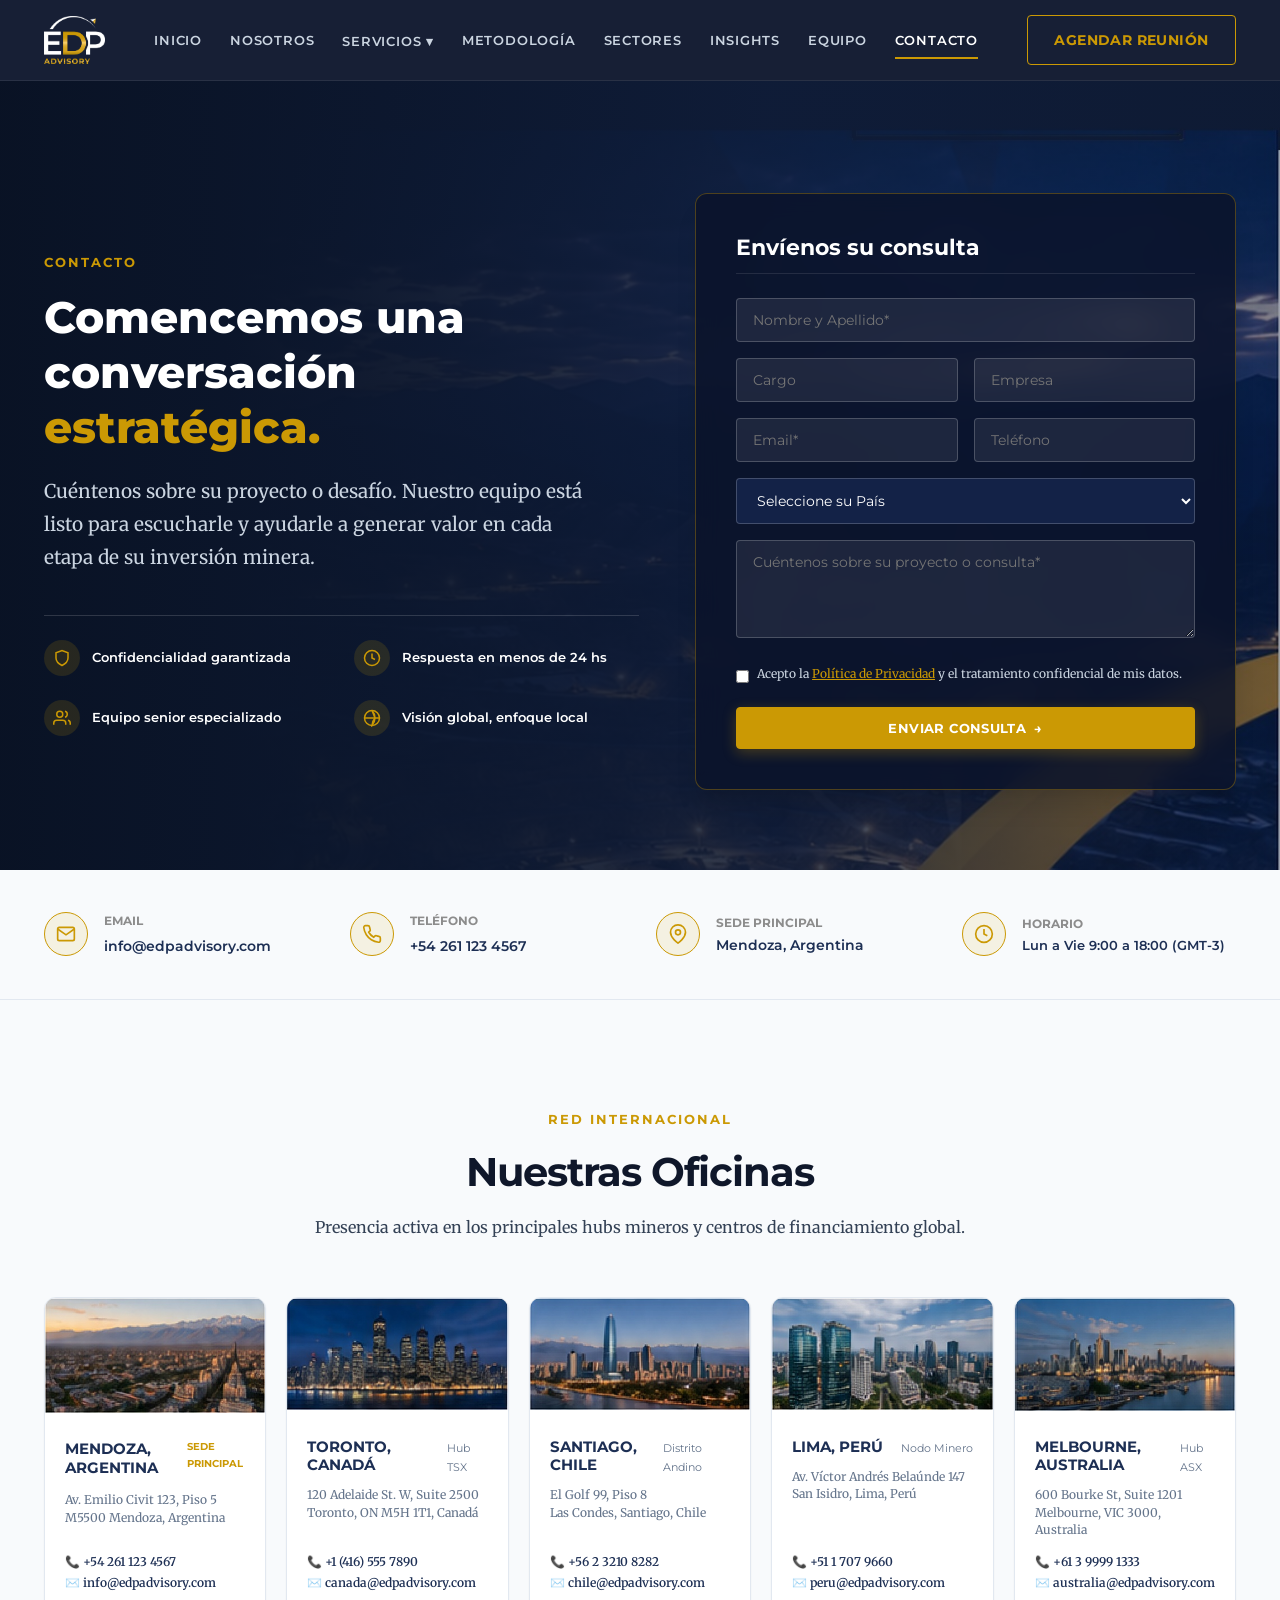
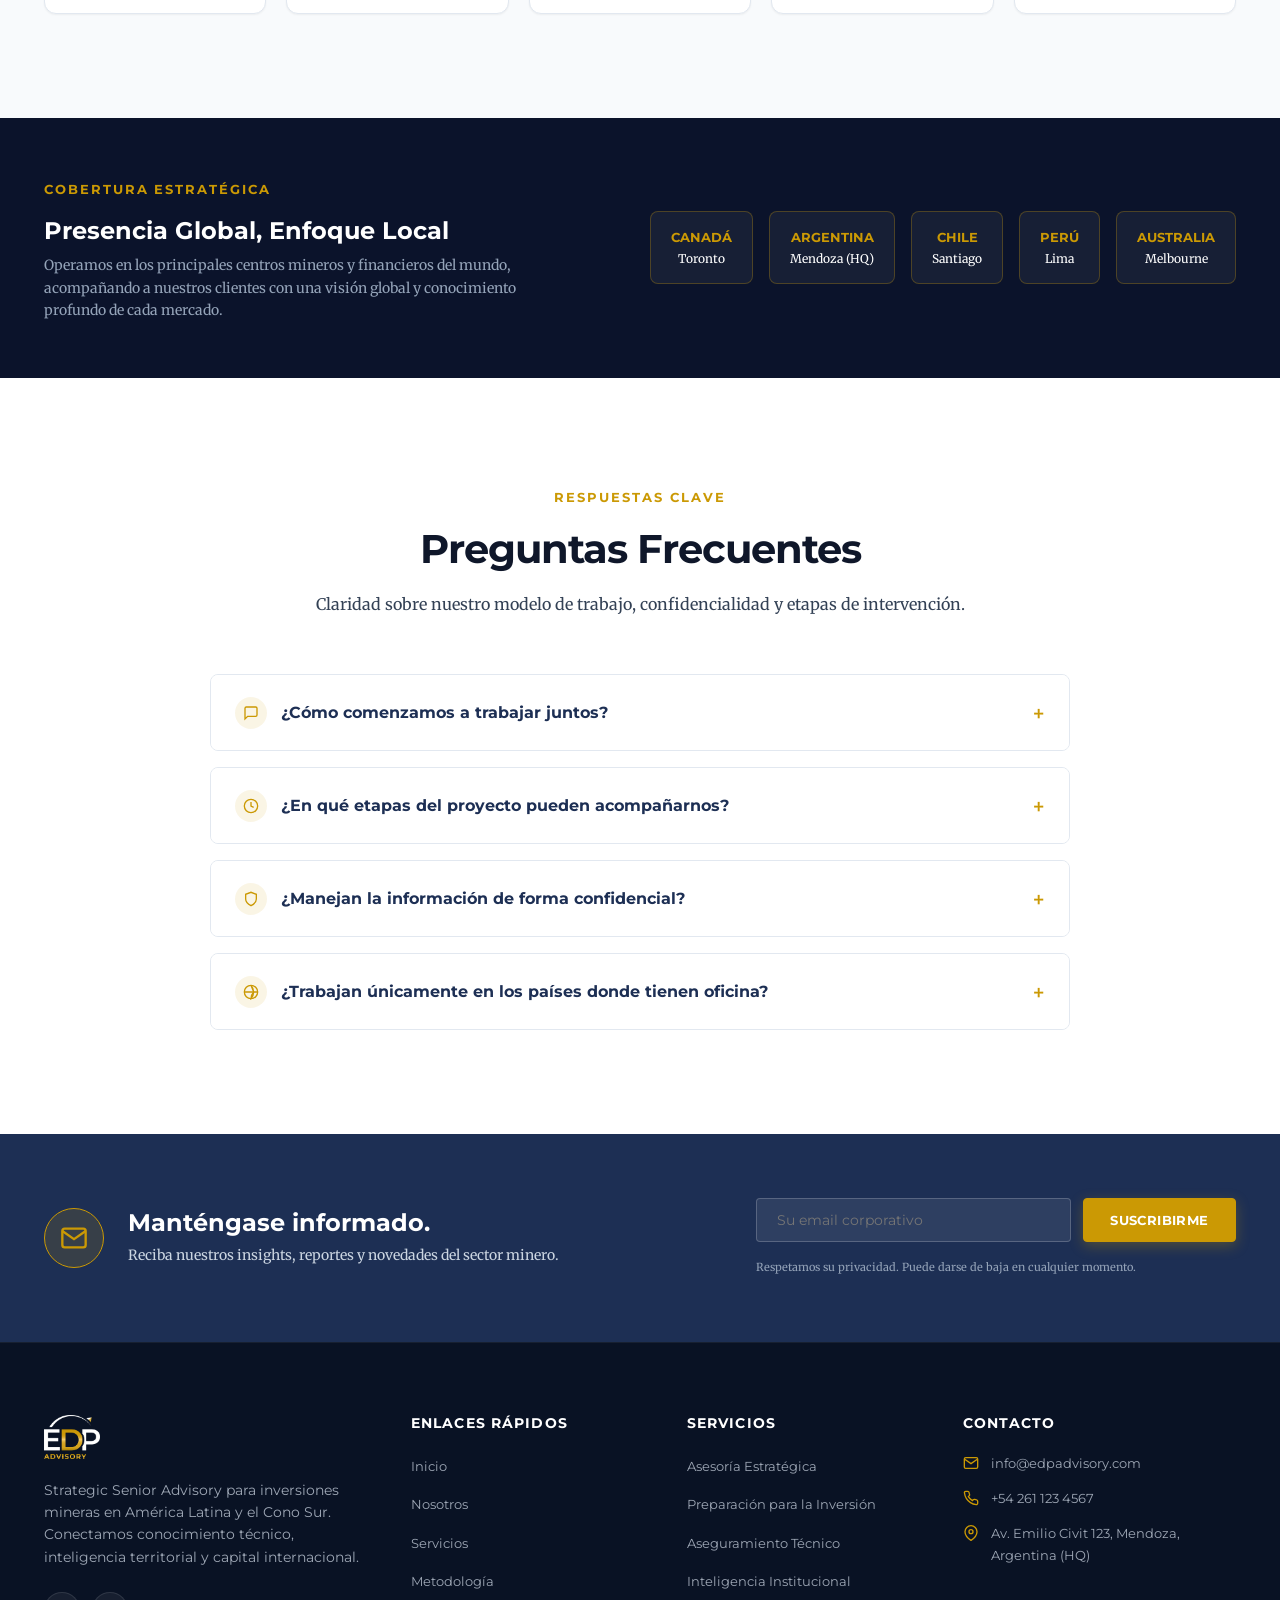
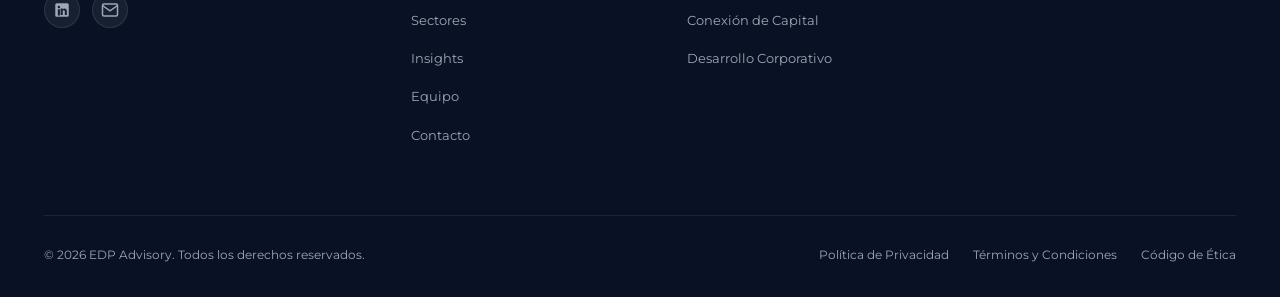
==== contacto.html @ 358e7604 "Primera version del sitio web EDP" ====
<!DOCTYPE html>
<html lang="es">
<head>
  <meta charset="UTF-8">
  <meta name="viewport" content="width=device-width, initial-scale=1.0">
  <title>Contacto y Red de Oficinas | EDP Advisory</title>
  <meta name="description" content="Contáctese con los socios senior de EDP Advisory. Oficinas en Mendoza, Toronto, Santiago, Lima y Melbourne. Asesoría estratégica y confidencial para proyectos mineros.">
  <link rel="stylesheet" href="assets/css/styles.css">
  <link rel="icon" type="image/png" href="assets/img/logo-light.png">
</head>
<body>

  <!-- Site Header -->
  <header class="site-header">
    <div class="container nav-container">
      <a href="index.html" class="nav-logo" aria-label="EDP Advisory - Inicio">
        <img src="assets/img/logo-light.png" alt="EDP Advisory">
      </a>

      <nav class="nav-menu" id="navMenu">
        <a href="index.html" class="nav-link">Inicio</a>
        <a href="nosotros.html" class="nav-link">Nosotros</a>
        <div class="nav-dropdown">
          <a href="servicios.html" class="nav-link">Servicios ▾</a>
          <div class="dropdown-menu">
            <a href="servicios.html#asesoria-estrategica" class="dropdown-item">Asesoría Estratégica</a>
            <a href="servicios.html#preparacion-inversion" class="dropdown-item">Preparación para la Inversión</a>
            <a href="servicios.html#aseguramiento-tecnico" class="dropdown-item">Aseguramiento Técnico</a>
            <a href="servicios.html#inteligencia-institucional" class="dropdown-item">Inteligencia Institucional</a>
            <a href="servicios.html#conexion-capital" class="dropdown-item">Conexión de Capital</a>
            <a href="servicios.html#desarrollo-corporativo" class="dropdown-item">Desarrollo Corporativo</a>
          </div>
        </div>
        <a href="metodologia.html" class="nav-link">Metodología</a>
        <a href="sectores.html" class="nav-link">Sectores</a>
        <a href="insights.html" class="nav-link">Insights</a>
        <a href="equipo.html" class="nav-link">Equipo</a>
        <a href="contacto.html" class="nav-link active">Contacto</a>
      </nav>

      <div class="nav-actions">
        <a href="agendar.html" class="btn btn-outline-gold">Agendar Reunión</a>
        <button class="hamburger-btn" aria-label="Abrir menú" aria-expanded="false">
          <svg width="24" height="24" viewBox="0 0 24 24" fill="none" stroke="currentColor" stroke-width="2">
            <line x1="3" y1="12" x2="21" y2="12"></line>
            <line x1="3" y1="6" x2="21" y2="6"></line>
            <line x1="3" y1="18" x2="21" y2="18"></line>
          </svg>
        </button>
      </div>
    </div>
  </header>

  <!-- Page Hero with Split Form -->
  <section class="page-hero" style="padding: 7rem 0 5rem;">
    <div class="container">
      <div style="display: grid; grid-template-columns: 1.1fr 1fr; gap: 3.5rem; align-items: center;">
        
        <!-- Left: Hero Text & Guarantees -->
        <div>
          <span class="eyebrow">CONTACTO</span>
          <h1 class="page-hero-title" style="margin-bottom: 1.25rem;">Comencemos una conversación <span style="color: var(--color-gold);">estratégica.</span></h1>
          <p class="page-hero-lead" style="margin-bottom: 2.5rem; max-width: 540px;">
            Cuéntenos sobre su proyecto o desafío. Nuestro equipo está listo para escucharle y ayudarle a generar valor en cada etapa de su inversión minera.
          </p>

          <!-- 4 Guarantees Strip -->
          <div style="display: grid; grid-template-columns: 1fr 1fr; gap: 1.5rem; padding-top: 1.5rem; border-top: 1px solid rgba(255, 255, 255, 0.15);">
            <div style="display: flex; align-items: center; gap: 0.75rem;">
              <div style="width: 36px; height: 36px; border-radius: 50%; background: rgba(203, 153, 4, 0.15); display: flex; align-items: center; justify-content: center; flex-shrink: 0;">
                <svg width="18" height="18" viewBox="0 0 24 24" fill="none" stroke="#CB9904" stroke-width="2"><path d="M12 22s8-4 8-10V5l-8-3-8 3v7c0 6 8 10 8 10z"/></svg>
              </div>
              <span style="font-family: var(--font-ui); font-size: 0.8125rem; color: #ffffff; font-weight: 600;">Confidencialidad garantizada</span>
            </div>

            <div style="display: flex; align-items: center; gap: 0.75rem;">
              <div style="width: 36px; height: 36px; border-radius: 50%; background: rgba(203, 153, 4, 0.15); display: flex; align-items: center; justify-content: center; flex-shrink: 0;">
                <svg width="18" height="18" viewBox="0 0 24 24" fill="none" stroke="#CB9904" stroke-width="2"><circle cx="12" cy="12" r="10"/><polyline points="12 6 12 12 16 14"/></svg>
              </div>
              <span style="font-family: var(--font-ui); font-size: 0.8125rem; color: #ffffff; font-weight: 600;">Respuesta en menos de 24 hs</span>
            </div>

            <div style="display: flex; align-items: center; gap: 0.75rem;">
              <div style="width: 36px; height: 36px; border-radius: 50%; background: rgba(203, 153, 4, 0.15); display: flex; align-items: center; justify-content: center; flex-shrink: 0;">
                <svg width="18" height="18" viewBox="0 0 24 24" fill="none" stroke="#CB9904" stroke-width="2"><path d="M17 21v-2a4 4 0 0 0-4-4H5a4 4 0 0 0-4 4v2"/><circle cx="9" cy="7" r="4"/><path d="M23 21v-2a4 4 0 0 0-3-3.87"/><path d="M16 3.13a4 4 0 0 1 0 7.75"/></svg>
              </div>
              <span style="font-family: var(--font-ui); font-size: 0.8125rem; color: #ffffff; font-weight: 600;">Equipo senior especializado</span>
            </div>

            <div style="display: flex; align-items: center; gap: 0.75rem;">
              <div style="width: 36px; height: 36px; border-radius: 50%; background: rgba(203, 153, 4, 0.15); display: flex; align-items: center; justify-content: center; flex-shrink: 0;">
                <svg width="18" height="18" viewBox="0 0 24 24" fill="none" stroke="#CB9904" stroke-width="2"><circle cx="12" cy="12" r="10"/><line x1="2" y1="12" x2="22" y2="12"/><path d="M12 2a15.3 15.3 0 0 1 4 10 15.3 15.3 0 0 1-4 10 15.3 15.3 0 0 1 4-10z"/></svg>
              </div>
              <span style="font-family: var(--font-ui); font-size: 0.8125rem; color: #ffffff; font-weight: 600;">Visión global, enfoque local</span>
            </div>
          </div>
        </div>

        <!-- Right: Executive Contact Form Card -->
        <div style="background: rgba(11, 19, 43, 0.85); backdrop-filter: blur(12px); border: 1.5px solid rgba(203, 153, 4, 0.35); border-radius: var(--radius-lg); padding: 2.5rem; box-shadow: var(--shadow-xl);">
          <h3 style="font-family: var(--font-heading); font-size: 1.35rem; color: #ffffff; margin-bottom: 1.5rem; padding-bottom: 0.75rem; border-bottom: 1px solid rgba(255, 255, 255, 0.1);">
            Envíenos su consulta
          </h3>

          <form id="generalContactForm" style="display: flex; flex-direction: column; gap: 1rem;">
            <div>
              <input type="text" id="contactName" required placeholder="Nombre y Apellido*" style="width: 100%; padding: 0.75rem 1rem; border-radius: var(--radius-sm); border: 1px solid rgba(255, 255, 255, 0.2); background: rgba(255, 255, 255, 0.08); color: #ffffff; font-family: var(--font-ui); font-size: 0.875rem; outline: none;">
            </div>

            <div style="display: grid; grid-template-columns: 1fr 1fr; gap: 1rem;">
              <input type="text" id="contactRole" placeholder="Cargo" style="width: 100%; padding: 0.75rem 1rem; border-radius: var(--radius-sm); border: 1px solid rgba(255, 255, 255, 0.2); background: rgba(255, 255, 255, 0.08); color: #ffffff; font-family: var(--font-ui); font-size: 0.875rem; outline: none;">
              <input type="text" id="contactCompany" placeholder="Empresa" style="width: 100%; padding: 0.75rem 1rem; border-radius: var(--radius-sm); border: 1px solid rgba(255, 255, 255, 0.2); background: rgba(255, 255, 255, 0.08); color: #ffffff; font-family: var(--font-ui); font-size: 0.875rem; outline: none;">
            </div>

            <div style="display: grid; grid-template-columns: 1fr 1fr; gap: 1rem;">
              <input type="email" id="contactEmail" required placeholder="Email*" style="width: 100%; padding: 0.75rem 1rem; border-radius: var(--radius-sm); border: 1px solid rgba(255, 255, 255, 0.2); background: rgba(255, 255, 255, 0.08); color: #ffffff; font-family: var(--font-ui); font-size: 0.875rem; outline: none;">
              <input type="tel" id="contactPhone" placeholder="Teléfono" style="width: 100%; padding: 0.75rem 1rem; border-radius: var(--radius-sm); border: 1px solid rgba(255, 255, 255, 0.2); background: rgba(255, 255, 255, 0.08); color: #ffffff; font-family: var(--font-ui); font-size: 0.875rem; outline: none;">
            </div>

            <div>
              <select id="contactCountry" style="width: 100%; padding: 0.75rem 1rem; border-radius: var(--radius-sm); border: 1px solid rgba(255, 255, 255, 0.2); background: #132247; color: #ffffff; font-family: var(--font-ui); font-size: 0.875rem; outline: none;">
                <option value="" disabled selected>Seleccione su País</option>
                <option value="Argentina">Argentina</option>
                <option value="Chile">Chile</option>
                <option value="Perú">Perú</option>
                <option value="Canadá">Canadá</option>
                <option value="Australia">Australia</option>
                <option value="Estados Unidos">Estados Unidos</option>
                <option value="Reino Unido">Reino Unido</option>
                <option value="Otro">Otro país</option>
              </select>
            </div>

            <div>
              <textarea id="contactMessage" required rows="4" placeholder="Cuéntenos sobre su proyecto o consulta*" style="width: 100%; padding: 0.75rem 1rem; border-radius: var(--radius-sm); border: 1px solid rgba(255, 255, 255, 0.2); background: rgba(255, 255, 255, 0.08); color: #ffffff; font-family: var(--font-ui); font-size: 0.875rem; outline: none; resize: vertical;"></textarea>
            </div>

            <div style="display: flex; align-items: flex-start; gap: 0.5rem; margin-top: 0.25rem;">
              <input type="checkbox" id="contactPrivacy" required style="margin-top: 0.25rem;">
              <label for="contactPrivacy" style="font-size: 0.75rem; color: #cbd5e1; line-height: 1.4;">
                Acepto la <a href="#" style="color: var(--color-gold); text-decoration: underline;">Política de Privacidad</a> y el tratamiento confidencial de mis datos.
              </label>
            </div>

            <button type="submit" class="btn btn-gold" style="width: 100%; justify-content: center; margin-top: 0.5rem; font-size: 0.8125rem;">
              ENVIAR CONSULTA <span>→</span>
            </button>
          </form>
        </div>

      </div>
    </div>
  </section>

  <!-- Strip "HABLEMOS" -->
  <section class="section section-light" style="padding: 2.5rem 0; border-bottom: 1px solid var(--color-border-light);">
    <div class="container">
      <div style="display: grid; grid-template-columns: repeat(4, 1fr); gap: 2rem;">
        
        <div style="display: flex; align-items: center; gap: 1rem;">
          <div style="width: 44px; height: 44px; border-radius: 50%; background: rgba(203, 153, 4, 0.1); border: 1px solid var(--color-gold); display: flex; align-items: center; justify-content: center; flex-shrink: 0;">
            <svg width="20" height="20" viewBox="0 0 24 24" fill="none" stroke="#CB9904" stroke-width="2"><path d="M4 4h16c1.1 0 2 .9 2 2v12c0 1.1-.9 2-2 2H4c-1.1 0-2-.9-2-2V6c0-1.1.9-2 2-2z"></path><polyline points="22,6 12,13 2,6"></polyline></svg>
          </div>
          <div>
            <div style="font-family: var(--font-ui); font-size: 0.75rem; font-weight: 700; color: #8C8C8C; text-transform: uppercase;">Email</div>
            <a href="mailto:info@edpadvisory.com" style="font-family: var(--font-ui); font-size: 0.875rem; font-weight: 600; color: var(--color-primary-navy);">info@edpadvisory.com</a>
          </div>
        </div>

        <div style="display: flex; align-items: center; gap: 1rem;">
          <div style="width: 44px; height: 44px; border-radius: 50%; background: rgba(203, 153, 4, 0.1); border: 1px solid var(--color-gold); display: flex; align-items: center; justify-content: center; flex-shrink: 0;">
            <svg width="20" height="20" viewBox="0 0 24 24" fill="none" stroke="#CB9904" stroke-width="2"><path d="M22 16.92v3a2 2 0 0 1-2.18 2 19.79 19.79 0 0 1-8.63-3.07 19.5 19.5 0 0 1-6-6 19.79 19.79 0 0 1-3.07-8.67A2 2 0 0 1 4.11 2h3a2 2 0 0 1 2 1.72 12.84 12.84 0 0 0 .7 2.81 2 2 0 0 1-.45 2.11L8.09 9.91a16 16 0 0 0 6 6l1.27-1.27a2 2 0 0 1 2.11-.45 12.84 12.84 0 0 0 2.81.7A2 2 0 0 1 22 16.92z"></path></svg>
          </div>
          <div>
            <div style="font-family: var(--font-ui); font-size: 0.75rem; font-weight: 700; color: #8C8C8C; text-transform: uppercase;">Teléfono</div>
            <a href="tel:+542611234567" style="font-family: var(--font-ui); font-size: 0.875rem; font-weight: 600; color: var(--color-primary-navy);">+54 261 123 4567</a>
          </div>
        </div>

        <div style="display: flex; align-items: center; gap: 1rem;">
          <div style="width: 44px; height: 44px; border-radius: 50%; background: rgba(203, 153, 4, 0.1); border: 1px solid var(--color-gold); display: flex; align-items: center; justify-content: center; flex-shrink: 0;">
            <svg width="20" height="20" viewBox="0 0 24 24" fill="none" stroke="#CB9904" stroke-width="2"><path d="M21 10c0 7-9 13-9 13s-9-6-9-13a9 9 0 0 1 18 0z"></path><circle cx="12" cy="10" r="3"></circle></svg>
          </div>
          <div>
            <div style="font-family: var(--font-ui); font-size: 0.75rem; font-weight: 700; color: #8C8C8C; text-transform: uppercase;">Sede Principal</div>
            <div style="font-family: var(--font-ui); font-size: 0.875rem; font-weight: 600; color: var(--color-primary-navy);">Mendoza, Argentina</div>
          </div>
        </div>

        <div style="display: flex; align-items: center; gap: 1rem;">
          <div style="width: 44px; height: 44px; border-radius: 50%; background: rgba(203, 153, 4, 0.1); border: 1px solid var(--color-gold); display: flex; align-items: center; justify-content: center; flex-shrink: 0;">
            <svg width="20" height="20" viewBox="0 0 24 24" fill="none" stroke="#CB9904" stroke-width="2"><circle cx="12" cy="12" r="10"/><polyline points="12 6 12 12 16 14"/></svg>
          </div>
          <div>
            <div style="font-family: var(--font-ui); font-size: 0.75rem; font-weight: 700; color: #8C8C8C; text-transform: uppercase;">Horario</div>
            <div style="font-family: var(--font-ui); font-size: 0.8125rem; font-weight: 600; color: var(--color-primary-navy);">Lun a Vie 9:00 a 18:00 (GMT-3)</div>
          </div>
        </div>

      </div>
    </div>
  </section>

  <!-- Nuestras Oficinas -->
  <section class="section section-light">
    <div class="container">
      <div style="text-align: center; margin-bottom: 3.5rem;">
        <span class="eyebrow">RED INTERNACIONAL</span>
        <h2 class="section-title">Nuestras Oficinas</h2>
        <p class="section-lead">
          Presencia activa en los principales hubs mineros y centros de financiamiento global.
        </p>
      </div>

      <div class="offices-grid">
        
        <!-- Office 1: Mendoza HQ -->
        <div class="office-card">
          <div class="office-card-img">
            <img src="assets/img/office-mendoza.jpg" alt="Oficina Mendoza">
          </div>
          <div class="office-card-body">
            <div style="display: flex; justify-content: space-between; align-items: center; margin-bottom: 0.5rem;">
              <h3 class="office-city">MENDOZA, ARGENTINA</h3>
              <span class="office-badge">Sede Principal</span>
            </div>
            <div class="office-address">
              Av. Emilio Civit 123, Piso 5<br>
              M5500 Mendoza, Argentina
            </div>
            <div class="office-contact">
              <div>📞 +54 261 123 4567</div>
              <div>✉️ info@edpadvisory.com</div>
            </div>
          </div>
        </div>

        <!-- Office 2: Toronto -->
        <div class="office-card">
          <div class="office-card-img">
            <img src="assets/img/office-toronto.jpg" alt="Oficina Toronto">
          </div>
          <div class="office-card-body">
            <div style="display: flex; justify-content: space-between; align-items: center; margin-bottom: 0.5rem;">
              <h3 class="office-city">TORONTO, CANADÁ</h3>
              <span style="font-family: var(--font-ui); font-size: 0.6875rem; color: #64748b;">Hub TSX</span>
            </div>
            <div class="office-address">
              120 Adelaide St. W, Suite 2500<br>
              Toronto, ON M5H 1T1, Canadá
            </div>
            <div class="office-contact">
              <div>📞 +1 (416) 555 7890</div>
              <div>✉️ canada@edpadvisory.com</div>
            </div>
          </div>
        </div>

        <!-- Office 3: Santiago -->
        <div class="office-card">
          <div class="office-card-img">
            <img src="assets/img/office-santiago.jpg" alt="Oficina Santiago">
          </div>
          <div class="office-card-body">
            <div style="display: flex; justify-content: space-between; align-items: center; margin-bottom: 0.5rem;">
              <h3 class="office-city">SANTIAGO, CHILE</h3>
              <span style="font-family: var(--font-ui); font-size: 0.6875rem; color: #64748b;">Distrito Andino</span>
            </div>
            <div class="office-address">
              El Golf 99, Piso 8<br>
              Las Condes, Santiago, Chile
            </div>
            <div class="office-contact">
              <div>📞 +56 2 3210 8282</div>
              <div>✉️ chile@edpadvisory.com</div>
            </div>
          </div>
        </div>

        <!-- Office 4: Lima -->
        <div class="office-card">
          <div class="office-card-img">
            <img src="assets/img/office-lima.jpg" alt="Oficina Lima">
          </div>
          <div class="office-card-body">
            <div style="display: flex; justify-content: space-between; align-items: center; margin-bottom: 0.5rem;">
              <h3 class="office-city">LIMA, PERÚ</h3>
              <span style="font-family: var(--font-ui); font-size: 0.6875rem; color: #64748b;">Nodo Minero</span>
            </div>
            <div class="office-address">
              Av. Víctor Andrés Belaúnde 147<br>
              San Isidro, Lima, Perú
            </div>
            <div class="office-contact">
              <div>📞 +51 1 707 9660</div>
              <div>✉️ peru@edpadvisory.com</div>
            </div>
          </div>
        </div>

        <!-- Office 5: Melbourne -->
        <div class="office-card">
          <div class="office-card-img">
            <img src="assets/img/office-melbourne.jpg" alt="Oficina Melbourne">
          </div>
          <div class="office-card-body">
            <div style="display: flex; justify-content: space-between; align-items: center; margin-bottom: 0.5rem;">
              <h3 class="office-city">MELBOURNE, AUSTRALIA</h3>
              <span style="font-family: var(--font-ui); font-size: 0.6875rem; color: #64748b;">Hub ASX</span>
            </div>
            <div class="office-address">
              600 Bourke St, Suite 1201<br>
              Melbourne, VIC 3000, Australia
            </div>
            <div class="office-contact">
              <div>📞 +61 3 9999 1333</div>
              <div>✉️ australia@edpadvisory.com</div>
            </div>
          </div>
        </div>

      </div>
    </div>
  </section>

  <!-- Presencia Global, Enfoque Local Strip -->
  <section class="section section-dark" style="background-color: #0b132b; padding: 3.5rem 0;">
    <div class="container">
      <div style="display: flex; justify-content: space-between; align-items: center; flex-wrap: wrap; gap: 2rem;">
        <div style="max-width: 500px;">
          <span class="eyebrow" style="color: var(--color-gold);">COBERTURA ESTRATÉGICA</span>
          <h3 style="font-family: var(--font-heading); font-size: 1.5rem; color: #ffffff; margin-bottom: 0.5rem;">Presencia Global, Enfoque Local</h3>
          <p style="font-size: 0.875rem; color: #94a3b8; line-height: 1.6; margin: 0;">
            Operamos en los principales centros mineros y financieros del mundo, acompañando a nuestros clientes con una visión global y conocimiento profundo de cada mercado.
          </p>
        </div>

        <div style="display: flex; flex-wrap: wrap; gap: 1rem;">
          <div style="background: rgba(255, 255, 255, 0.05); border: 1px solid rgba(203, 153, 4, 0.3); border-radius: var(--radius-md); padding: 0.85rem 1.25rem; text-align: center;">
            <div style="font-family: var(--font-ui); font-size: 0.8125rem; font-weight: 700; color: var(--color-gold);">CANADÁ</div>
            <div style="font-size: 0.75rem; color: #ffffff;">Toronto</div>
          </div>
          <div style="background: rgba(255, 255, 255, 0.05); border: 1px solid rgba(203, 153, 4, 0.3); border-radius: var(--radius-md); padding: 0.85rem 1.25rem; text-align: center;">
            <div style="font-family: var(--font-ui); font-size: 0.8125rem; font-weight: 700; color: var(--color-gold);">ARGENTINA</div>
            <div style="font-size: 0.75rem; color: #ffffff;">Mendoza (HQ)</div>
          </div>
          <div style="background: rgba(255, 255, 255, 0.05); border: 1px solid rgba(203, 153, 4, 0.3); border-radius: var(--radius-md); padding: 0.85rem 1.25rem; text-align: center;">
            <div style="font-family: var(--font-ui); font-size: 0.8125rem; font-weight: 700; color: var(--color-gold);">CHILE</div>
            <div style="font-size: 0.75rem; color: #ffffff;">Santiago</div>
          </div>
          <div style="background: rgba(255, 255, 255, 0.05); border: 1px solid rgba(203, 153, 4, 0.3); border-radius: var(--radius-md); padding: 0.85rem 1.25rem; text-align: center;">
            <div style="font-family: var(--font-ui); font-size: 0.8125rem; font-weight: 700; color: var(--color-gold);">PERÚ</div>
            <div style="font-size: 0.75rem; color: #ffffff;">Lima</div>
          </div>
          <div style="background: rgba(255, 255, 255, 0.05); border: 1px solid rgba(203, 153, 4, 0.3); border-radius: var(--radius-md); padding: 0.85rem 1.25rem; text-align: center;">
            <div style="font-family: var(--font-ui); font-size: 0.8125rem; font-weight: 700; color: var(--color-gold);">AUSTRALIA</div>
            <div style="font-size: 0.75rem; color: #ffffff;">Melbourne</div>
          </div>
        </div>
      </div>
    </div>
  </section>

  <!-- Preguntas Frecuentes (FAQ Accordion) -->
  <section class="section section-white">
    <div class="container">
      <div style="text-align: center; margin-bottom: 3.5rem;">
        <span class="eyebrow">RESPUESTAS CLAVE</span>
        <h2 class="section-title">Preguntas Frecuentes</h2>
        <p class="section-lead">
          Claridad sobre nuestro modelo de trabajo, confidencialidad y etapas de intervención.
        </p>
      </div>

      <div style="max-width: 860px; margin: 0 auto; display: flex; flex-direction: column; gap: 1rem;">
        
        <!-- FAQ 1 -->
        <div class="faq-item" style="border: 1px solid var(--color-border-light); border-radius: var(--radius-md); overflow: hidden; background: #ffffff;">
          <div class="faq-question" style="padding: 1.25rem 1.5rem; display: flex; justify-content: space-between; align-items: center; cursor: pointer; user-select: none; background: #ffffff; transition: background-color var(--transition-fast);">
            <div style="display: flex; align-items: center; gap: 0.85rem;">
              <div style="width: 32px; height: 32px; border-radius: 50%; background: rgba(203, 153, 4, 0.1); display: flex; align-items: center; justify-content: center; flex-shrink: 0;">
                <svg width="16" height="16" viewBox="0 0 24 24" fill="none" stroke="#CB9904" stroke-width="2"><path d="M21 15a2 2 0 0 1-2 2H7l-4 4V5a2 2 0 0 1 2-2h14a2 2 0 0 1 2 2z"/></svg>
              </div>
              <h4 style="font-family: var(--font-ui); font-size: 1rem; font-weight: 700; color: var(--color-primary-navy); margin: 0;">¿Cómo comenzamos a trabajar juntos?</h4>
            </div>
            <span class="faq-icon" style="font-size: 1.25rem; color: var(--color-gold); font-weight: bold;">+</span>
          </div>
          <div class="faq-answer" style="padding: 0 1.5rem 1.25rem; font-size: 0.9375rem; color: var(--color-text-secondary); line-height: 1.6; display: none;">
            Complete el formulario de contacto o escríbanos directamente. Coordinamos una reunión exploratoria inicial sin cargo ni compromiso para entender la etapa de su proyecto, sus objetivos de financiamiento y delinear el alcance estratégico requerido.
          </div>
        </div>

        <!-- FAQ 2 -->
        <div class="faq-item" style="border: 1px solid var(--color-border-light); border-radius: var(--radius-md); overflow: hidden; background: #ffffff;">
          <div class="faq-question" style="padding: 1.25rem 1.5rem; display: flex; justify-content: space-between; align-items: center; cursor: pointer; user-select: none; background: #ffffff; transition: background-color var(--transition-fast);">
            <div style="display: flex; align-items: center; gap: 0.85rem;">
              <div style="width: 32px; height: 32px; border-radius: 50%; background: rgba(203, 153, 4, 0.1); display: flex; align-items: center; justify-content: center; flex-shrink: 0;">
                <svg width="16" height="16" viewBox="0 0 24 24" fill="none" stroke="#CB9904" stroke-width="2"><circle cx="12" cy="12" r="10"/><polyline points="12 6 12 12 16 14"/></svg>
              </div>
              <h4 style="font-family: var(--font-ui); font-size: 1rem; font-weight: 700; color: var(--color-primary-navy); margin: 0;">¿En qué etapas del proyecto pueden acompañarnos?</h4>
            </div>
            <span class="faq-icon" style="font-size: 1.25rem; color: var(--color-gold); font-weight: bold;">+</span>
          </div>
          <div class="faq-answer" style="padding: 0 1.5rem 1.25rem; font-size: 0.9375rem; color: var(--color-text-secondary); line-height: 1.6; display: none;">
            Desde la etapa exploratoria inicial (Greenfield) hasta la estructuración de inversión, permisos sectoriales, operación, expansión y procesos de salida (M&A). Nuestro enfoque metodológico en 6 etapas se adapta a la madurez específica de su activo.
          </div>
        </div>

        <!-- FAQ 3 -->
        <div class="faq-item" style="border: 1px solid var(--color-border-light); border-radius: var(--radius-md); overflow: hidden; background: #ffffff;">
          <div class="faq-question" style="padding: 1.25rem 1.5rem; display: flex; justify-content: space-between; align-items: center; cursor: pointer; user-select: none; background: #ffffff; transition: background-color var(--transition-fast);">
            <div style="display: flex; align-items: center; gap: 0.85rem;">
              <div style="width: 32px; height: 32px; border-radius: 50%; background: rgba(203, 153, 4, 0.1); display: flex; align-items: center; justify-content: center; flex-shrink: 0;">
                <svg width="16" height="16" viewBox="0 0 24 24" fill="none" stroke="#CB9904" stroke-width="2"><path d="M12 22s8-4 8-10V5l-8-3-8 3v7c0 6 8 10 8 10z"/></svg>
              </div>
              <h4 style="font-family: var(--font-ui); font-size: 1rem; font-weight: 700; color: var(--color-primary-navy); margin: 0;">¿Manejan la información de forma confidencial?</h4>
            </div>
            <span class="faq-icon" style="font-size: 1.25rem; color: var(--color-gold); font-weight: bold;">+</span>
          </div>
          <div class="faq-answer" style="padding: 0 1.5rem 1.25rem; font-size: 0.9375rem; color: var(--color-text-secondary); line-height: 1.6; display: none;">
            Sí, de manera rigurosa. La confidencialidad es un principio fundacional innegociable en EDP Advisory. Suscribimos acuerdos de confidencialidad (NDA) de estándar bursátil internacional antes de revisar cualquier dato geológico o financiero sensible.
          </div>
        </div>

        <!-- FAQ 4 -->
        <div class="faq-item" style="border: 1px solid var(--color-border-light); border-radius: var(--radius-md); overflow: hidden; background: #ffffff;">
          <div class="faq-question" style="padding: 1.25rem 1.5rem; display: flex; justify-content: space-between; align-items: center; cursor: pointer; user-select: none; background: #ffffff; transition: background-color var(--transition-fast);">
            <div style="display: flex; align-items: center; gap: 0.85rem;">
              <div style="width: 32px; height: 32px; border-radius: 50%; background: rgba(203, 153, 4, 0.1); display: flex; align-items: center; justify-content: center; flex-shrink: 0;">
                <svg width="16" height="16" viewBox="0 0 24 24" fill="none" stroke="#CB9904" stroke-width="2"><circle cx="12" cy="12" r="10"/><line x1="2" y1="12" x2="22" y2="12"/><path d="M12 2a15.3 15.3 0 0 1 4 10 15.3 15.3 0 0 1-4 10 15.3 15.3 0 0 1 4-10z"/></svg>
              </div>
              <h4 style="font-family: var(--font-ui); font-size: 1rem; font-weight: 700; color: var(--color-primary-navy); margin: 0;">¿Trabajan únicamente en los países donde tienen oficina?</h4>
            </div>
            <span class="faq-icon" style="font-size: 1.25rem; color: var(--color-gold); font-weight: bold;">+</span>
          </div>
          <div class="faq-answer" style="padding: 0 1.5rem 1.25rem; font-size: 0.9375rem; color: var(--color-text-secondary); line-height: 1.6; display: none;">
            No. Acompañamos proyectos en toda América Latina y el Cono Sur a través de nuestra red global de especialistas senior y consultores asociados, operando con estándares globales desde cualquier territorio.
          </div>
        </div>

      </div>
    </div>
  </section>

  <!-- Newsletter Banner -->
  <section class="section section-dark" style="background-color: var(--color-primary-navy); padding: 4rem 0;">
    <div class="container">
      <div style="display: flex; align-items: center; justify-content: space-between; flex-wrap: wrap; gap: 2.5rem;">
        <div style="display: flex; align-items: center; gap: 1.5rem; max-width: 600px;">
          <div style="width: 60px; height: 60px; border-radius: 50%; background: rgba(203, 153, 4, 0.15); border: 1.5px solid var(--color-gold); display: flex; align-items: center; justify-content: center; flex-shrink: 0;">
            <svg width="28" height="28" viewBox="0 0 24 24" fill="none" stroke="#CB9904" stroke-width="2"><path d="M4 4h16c1.1 0 2 .9 2 2v12c0 1.1-.9 2-2 2H4c-1.1 0-2-.9-2-2V6c0-1.1.9-2 2-2z"></path><polyline points="22,6 12,13 2,6"></polyline></svg>
          </div>
          <div>
            <h3 style="font-family: var(--font-heading); font-size: 1.5rem; color: #ffffff; margin-bottom: 0.35rem;">Manténgase informado.</h3>
            <p style="font-size: 0.875rem; color: #cbd5e1; margin: 0;">Reciba nuestros insights, reportes y novedades del sector minero.</p>
          </div>
        </div>

        <form class="js-newsletter-form" style="display: flex; gap: 0.75rem; flex-wrap: wrap; width: 100%; max-width: 480px;">
          <input type="email" required placeholder="Su email corporativo" style="flex: 1; min-width: 240px; padding: 0.75rem 1.25rem; border-radius: var(--radius-sm); border: 1px solid rgba(255, 255, 255, 0.2); background: rgba(255, 255, 255, 0.08); color: #ffffff; font-family: var(--font-ui); font-size: 0.875rem; outline: none;">
          <button type="submit" class="btn btn-gold" style="font-size: 0.8125rem;">SUSCRIBIRME</button>
          <div style="width: 100%; font-size: 0.6875rem; color: #94a3b8; margin-top: 0.25rem;">Respetamos su privacidad. Puede darse de baja en cualquier momento.</div>
        </form>
      </div>
    </div>
  </section>

  <!-- Site Footer -->
  <footer class="site-footer">
    <div class="container">
      <div class="footer-top">
        <div>
          <div class="footer-logo">
            <img src="assets/img/logo-light.png" alt="EDP Advisory">
          </div>
          <p class="footer-about">
            Strategic Senior Advisory para inversiones mineras en América Latina y el Cono Sur. Conectamos conocimiento técnico, inteligencia territorial y capital internacional.
          </p>
          <div class="footer-social">
            <a href="https://linkedin.com" target="_blank" aria-label="LinkedIn">
              <svg width="18" height="18" viewBox="0 0 24 24" fill="currentColor"><path d="M19 3a2 2 0 0 1 2 2v14a2 2 0 0 1-2 2H5a2 2 0 0 1-2-2V5a2 2 0 0 1 2-2h14m-.5 15.5v-5.3a3.26 3.26 0 0 0-3.26-3.26c-.85 0-1.84.52-2.28 1.3v-1.11h-2.79v8.37h2.79v-4.93c0-.77.62-1.4 1.39-1.4a1.4 1.4 0 0 1 1.4 1.4v4.93h2.75M6.46 10.9v8.37H9.25V10.9H6.46M7.86 6.3a1.64 1.64 0 1 0 0 3.28 1.64 1.64 0 0 0 0-3.28z"/></svg>
            </a>
            <a href="mailto:info@edpadvisory.com" aria-label="Email">
              <svg width="18" height="18" viewBox="0 0 24 24" fill="none" stroke="currentColor" stroke-width="2"><path d="M4 4h16c1.1 0 2 .9 2 2v12c0 1.1-.9 2-2 2H4c-1.1 0-2-.9-2-2V6c0-1.1.9-2 2-2z"></path><polyline points="22,6 12,13 2,6"></polyline></svg>
            </a>
          </div>
        </div>

        <div>
          <h4 class="footer-col-title">Enlaces Rápidos</h4>
          <ul class="footer-links">
            <li><a href="index.html">Inicio</a></li>
            <li><a href="nosotros.html">Nosotros</a></li>
            <li><a href="servicios.html">Servicios</a></li>
            <li><a href="metodologia.html">Metodología</a></li>
            <li><a href="sectores.html">Sectores</a></li>
            <li><a href="insights.html">Insights</a></li>
            <li><a href="equipo.html">Equipo</a></li>
            <li><a href="contacto.html">Contacto</a></li>
          </ul>
        </div>

        <div>
          <h4 class="footer-col-title">Servicios</h4>
          <ul class="footer-links">
            <li><a href="servicios.html#asesoria-estrategica">Asesoría Estratégica</a></li>
            <li><a href="servicios.html#preparacion-inversion">Preparación para la Inversión</a></li>
            <li><a href="servicios.html#aseguramiento-tecnico">Aseguramiento Técnico</a></li>
            <li><a href="servicios.html#inteligencia-institucional">Inteligencia Institucional</a></li>
            <li><a href="servicios.html#conexion-capital">Conexión de Capital</a></li>
            <li><a href="servicios.html#desarrollo-corporativo">Desarrollo Corporativo</a></li>
          </ul>
        </div>

        <div>
          <h4 class="footer-col-title">Contacto</h4>
          <div class="footer-contact-item">
            <svg width="16" height="16" viewBox="0 0 24 24" fill="none" stroke="currentColor" stroke-width="2"><path d="M4 4h16c1.1 0 2 .9 2 2v12c0 1.1-.9 2-2 2H4c-1.1 0-2-.9-2-2V6c0-1.1.9-2 2-2z"></path><polyline points="22,6 12,13 2,6"></polyline></svg>
            <span>info@edpadvisory.com</span>
          </div>
          <div class="footer-contact-item">
            <svg width="16" height="16" viewBox="0 0 24 24" fill="none" stroke="currentColor" stroke-width="2"><path d="M22 16.92v3a2 2 0 0 1-2.18 2 19.79 19.79 0 0 1-8.63-3.07 19.5 19.5 0 0 1-6-6 19.79 19.79 0 0 1-3.07-8.67A2 2 0 0 1 4.11 2h3a2 2 0 0 1 2 1.72 12.84 12.84 0 0 0 .7 2.81 2 2 0 0 1-.45 2.11L8.09 9.91a16 16 0 0 0 6 6l1.27-1.27a2 2 0 0 1 2.11-.45 12.84 12.84 0 0 0 2.81.7A2 2 0 0 1 22 16.92z"></path></svg>
            <span>+54 261 123 4567</span>
          </div>
          <div class="footer-contact-item">
            <svg width="16" height="16" viewBox="0 0 24 24" fill="none" stroke="currentColor" stroke-width="2"><path d="M21 10c0 7-9 13-9 13s-9-6-9-13a9 9 0 0 1 18 0z"></path><circle cx="12" cy="10" r="3"></circle></svg>
            <span>Av. Emilio Civit 123, Mendoza, Argentina (HQ)</span>
          </div>
        </div>
      </div>

      <div class="footer-bottom">
        <div>© 2026 EDP Advisory. Todos los derechos reservados.</div>
        <div class="footer-legal-links">
          <a href="#">Política de Privacidad</a>
          <a href="#">Términos y Condiciones</a>
          <a href="#">Código de Ética</a>
        </div>
      </div>
    </div>
  </footer>

  <script src="assets/js/main.js"></script>
</body>
</html>
---- assets/css/styles.css ----
/* ==========================================================================
   EDP ADVISORY - Strategic Senior Advisory
   Design System & Master Stylesheet
   Brand Colors: Navy (#1D2F54), Gold/Ochre (#CB9904), Slate (#8C8C8C)
   Typography: Montserrat (Headings & UI), Merriweather (Editorial & Long Read)
   ========================================================================== */

/* --------------------------------------------------------------------------
   1. Typography (@font-face)
   -------------------------------------------------------------------------- */
@font-face {
  font-family: 'Montserrat';
  src: url('../fonts/Montserrat-Regular.ttf') format('truetype');
  font-weight: 400;
  font-style: normal;
  font-display: swap;
}

@font-face {
  font-family: 'Montserrat';
  src: url('../fonts/Montserrat-Medium.ttf') format('truetype');
  font-weight: 500;
  font-style: normal;
  font-display: swap;
}

@font-face {
  font-family: 'Montserrat';
  src: url('../fonts/Montserrat-SemiBold.ttf') format('truetype');
  font-weight: 600;
  font-style: normal;
  font-display: swap;
}

@font-face {
  font-family: 'Montserrat';
  src: url('../fonts/Montserrat-Bold.ttf') format('truetype');
  font-weight: 700;
  font-style: normal;
  font-display: swap;
}

@font-face {
  font-family: 'Montserrat';
  src: url('../fonts/Montserrat-ExtraBold.ttf') format('truetype');
  font-weight: 800;
  font-style: normal;
  font-display: swap;
}

@font-face {
  font-family: 'Merriweather';
  src: url('../fonts/Merriweather-Variable.ttf') format('truetype');
  font-weight: 300 900;
  font-style: normal;
  font-display: swap;
}

/* --------------------------------------------------------------------------
   2. Design Tokens & Variables
   -------------------------------------------------------------------------- */
:root {
  --color-primary-navy: #1D2F54;
  --color-navy-dark: #0f1c38;
  --color-navy-deep: #091224;
  --color-navy-surface: #142343;
  --color-navy-card: #18294e;
  --color-navy-border: #283e6b;

  --color-gold: #CB9904;
  --color-gold-hover: #b88600;
  --color-gold-light: #dfaa14;
  --color-gold-glow: rgba(203, 153, 4, 0.22);
  --color-gold-subtle: rgba(203, 153, 4, 0.08);

  --color-slate: #8C8C8C;
  --color-slate-light: #9ea7b5;
  --color-slate-dark: #475569;

  --color-text-dark: #0f172a;
  --color-text-body: #334155;
  --color-text-muted: #64748b;
  --color-text-light: #f8fafc;
  --color-text-dim: #cbd5e1;

  --color-bg-light: #f8fafc;
  --color-bg-white: #ffffff;
  --color-bg-card-light: #ffffff;
  --color-border-light: #e2e8f0;

  --font-heading: 'Montserrat', -apple-system, BlinkMacSystemFont, "Segoe UI", Roboto, sans-serif;
  --font-body: 'Merriweather', Georgia, serif;
  --font-ui: 'Montserrat', -apple-system, BlinkMacSystemFont, "Segoe UI", Roboto, sans-serif;

  --shadow-sm: 0 1px 2px 0 rgba(0, 0, 0, 0.05);
  --shadow-md: 0 4px 6px -1px rgba(0, 0, 0, 0.1), 0 2px 4px -1px rgba(0, 0, 0, 0.06);
  --shadow-lg: 0 10px 15px -3px rgba(0, 0, 0, 0.1), 0 4px 6px -2px rgba(0, 0, 0, 0.05);
  --shadow-xl: 0 20px 25px -5px rgba(0, 0, 0, 0.12), 0 10px 10px -5px rgba(0, 0, 0, 0.04);
  --shadow-glow: 0 0 25px rgba(203, 153, 4, 0.35);

  --radius-sm: 4px;
  --radius-md: 8px;
  --radius-lg: 12px;
  --radius-xl: 16px;
  --radius-full: 9999px;

  --transition-fast: 0.15s ease;
  --transition-normal: 0.25s ease;
  --transition-slow: 0.4s ease;
  --transition-smooth: 0.4s cubic-bezier(0.16, 1, 0.3, 1);
  --blur-glass: blur(12px);

  --container-max: 1240px;
}

/* --------------------------------------------------------------------------
   3. Reset & Global Base
   -------------------------------------------------------------------------- */
*, *::before, *::after {
  box-sizing: border-box;
  margin: 0;
  padding: 0;
}

html {
  font-size: 16px;
  scroll-behavior: smooth;
  -webkit-font-smoothing: antialiased;
  -moz-osx-font-smoothing: grayscale;
}

body {
  font-family: var(--font-body);
  color: var(--color-text-body);
  background-color: var(--color-bg-light);
  line-height: 1.75;
  overflow-x: hidden;
}

h1, h2, h3, h4, h5, h6 {
  font-family: var(--font-heading);
  color: var(--color-text-dark);
  font-weight: 700;
  line-height: 1.25;
}

/* ── Contrast override: headings & text on ALL dark backgrounds ──────────── */
.hero h1, .hero h2, .hero h3, .hero h4, .hero h5, .hero h6,
.hero p,
.page-hero h1, .page-hero h2, .page-hero h3, .page-hero h4, .page-hero h5, .page-hero h6,
.section-dark h1, .section-dark h2, .section-dark h3, .section-dark h4, .section-dark h5, .section-dark h6,
.section-deep h1, .section-deep h2, .section-deep h3, .section-deep h4, .section-deep h5, .section-deep h6,
.cta-banner h1, .cta-banner h2, .cta-banner h3, .cta-banner h4,
.newsletter-banner h1, .newsletter-banner h2, .newsletter-banner h3,
.site-footer h1, .site-footer h2, .site-footer h3, .site-footer h4 {
  color: #ffffff;
}

.section-dark p, .section-deep p,
.page-hero p,
.hero p {
  color: #cbd5e1;
}

p {
  margin-bottom: 1rem;
}

p:last-child {
  margin-bottom: 0;
}

a {
  color: inherit;
  text-decoration: none;
  transition: color var(--transition-fast);
}

ul, ol {
  list-style: none;
}

img {
  max-width: 100%;
  height: auto;
  display: block;
}

button, input, select, textarea {
  font-family: var(--font-ui);
  font-size: 1rem;
}

/* --------------------------------------------------------------------------
   4. Layout & Containers
   -------------------------------------------------------------------------- */
.container {
  width: 100%;
  max-width: var(--container-max);
  margin-left: auto;
  margin-right: auto;
  padding-left: 1.5rem;
  padding-right: 1.5rem;
}

.container-wide {
  max-width: 1400px;
}

.section {
  padding: 6.5rem 0;
}

.section-dark {
  background-color: var(--color-navy-dark);
  color: var(--color-text-light);
}

.section-deep {
  background-color: var(--color-navy-deep);
  color: var(--color-text-light);
}

.section-light {
  background-color: var(--color-bg-light);
}

.section-white {
  background-color: var(--color-bg-white);
}

/* --------------------------------------------------------------------------
   5. Reusable Components & Buttons
   -------------------------------------------------------------------------- */
.eyebrow {
  font-family: var(--font-ui);
  font-size: 0.8125rem;
  font-weight: 700;
  letter-spacing: 0.15em;
  text-transform: uppercase;
  color: var(--color-gold);
  margin-bottom: 1rem;
  display: inline-block;
}

.section-title {
  font-size: 2.5rem;
  font-weight: 700;
  margin-bottom: 1rem;
  letter-spacing: -0.025em;
}

.section-title .text-gold {
  color: var(--color-gold);
}

.section-subtitle {
  font-size: 1.125rem;
  color: var(--color-text-muted);
  max-width: 720px;
  line-height: 1.6;
}

.section-dark .section-title,
.section-deep .section-title {
  color: var(--color-text-light);
}

.section-dark .section-subtitle,
.section-deep .section-subtitle {
  color: var(--color-slate-light);
}

.text-gold {
  color: var(--color-gold) !important;
}

.text-white {
  color: #ffffff !important;
}

.btn {
  display: inline-flex;
  align-items: center;
  justify-content: center;
  gap: 0.5rem;
  padding: 0.75rem 1.65rem;
  font-family: var(--font-ui);
  font-size: 0.875rem;
  font-weight: 700;
  letter-spacing: 0.03em;
  text-transform: uppercase;
  border-radius: var(--radius-sm);
  cursor: pointer;
  transition: all var(--transition-smooth);
  border: 1.5px solid transparent;
  white-space: nowrap;
}

.btn-gold {
  background-color: var(--color-gold);
  color: #ffffff;
  border-color: var(--color-gold);
  box-shadow: 0 4px 14px rgba(203, 153, 4, 0.3);
}

.btn-gold:hover {
  background-color: var(--color-gold-hover);
  border-color: var(--color-gold-hover);
  transform: translateY(-2px);
  box-shadow: 0 6px 20px rgba(203, 153, 4, 0.45);
}

.btn-outline-gold {
  background-color: transparent;
  color: var(--color-gold);
  border-color: var(--color-gold);
}

.btn-outline-gold:hover {
  background-color: var(--color-gold);
  color: #ffffff;
  transform: translateY(-2px);
}

.btn-outline-white {
  background-color: transparent;
  color: #ffffff;
  border-color: rgba(255, 255, 255, 0.6);
}

.btn-outline-white:hover {
  background-color: #ffffff;
  color: var(--color-primary-navy);
  border-color: #ffffff;
  transform: translateY(-2px);
}

.btn-outline-navy {
  background-color: transparent;
  color: var(--color-primary-navy);
  border-color: var(--color-primary-navy);
}

.btn-outline-navy:hover {
  background-color: var(--color-primary-navy);
  color: #ffffff;
  transform: translateY(-2px);
}

/* --------------------------------------------------------------------------
   6. Navigation Header
   -------------------------------------------------------------------------- */
.site-header {
  position: sticky;
  top: 0;
  z-index: 1000;
  background-color: rgba(11, 19, 43, 0.95);
  backdrop-filter: blur(12px);
  border-bottom: 1px solid rgba(255, 255, 255, 0.08);
  transition: background-color var(--transition-normal), box-shadow var(--transition-normal);
}

.site-header.scrolled {
  background-color: rgba(10, 20, 44, 0.92);
  backdrop-filter: var(--blur-glass);
  -webkit-backdrop-filter: var(--blur-glass);
  box-shadow: 0 1px 0 rgba(255,255,255,0.06), 0 8px 32px rgba(0,0,0,0.25);
}

.nav-container {
  display: flex;
  align-items: center;
  justify-content: space-between;
  height: 80px;
}

.nav-logo {
  display: flex;
  align-items: center;
  gap: 0.75rem;
}

.nav-logo img {
  height: 48px;
  width: auto;
}

.nav-menu {
  display: flex;
  align-items: center;
  gap: 1.75rem;
}

.nav-link {
  font-family: var(--font-ui);
  font-size: 0.8125rem;
  font-weight: 600;
  letter-spacing: 0.06em;
  text-transform: uppercase;
  color: var(--color-text-dim);
  padding: 0.5rem 0;
  position: relative;
  transition: color var(--transition-fast);
}

.nav-link:hover,
.nav-link.active {
  color: #ffffff;
}

.nav-link.active::after,
.nav-link:hover::after {
  content: '';
  position: absolute;
  bottom: 0;
  left: 0;
  width: 100%;
  height: 2px;
  background-color: var(--color-gold);
}

/* Dropdown Menu */
.nav-dropdown {
  position: relative;
}

.dropdown-menu {
  position: absolute;
  top: 100%;
  left: 0;
  background-color: var(--color-navy-card);
  min-width: 250px;
  border-radius: var(--radius-md);
  box-shadow: 0 12px 30px rgba(0, 0, 0, 0.35);
  border: 1px solid var(--color-navy-border);
  padding: 0.75rem 0;
  opacity: 0;
  visibility: hidden;
  transform: translateY(10px);
  transition: all var(--transition-normal);
  z-index: 100;
}

.nav-dropdown:hover .dropdown-menu {
  opacity: 1;
  visibility: visible;
  transform: translateY(0);
}

.dropdown-item {
  display: block;
  padding: 0.65rem 1.25rem;
  font-family: var(--font-ui);
  font-size: 0.8125rem;
  font-weight: 500;
  color: var(--color-slate-light);
  transition: all var(--transition-fast);
}

.dropdown-item:hover {
  background-color: rgba(203, 153, 4, 0.12);
  color: var(--color-gold);
  padding-left: 1.5rem;
}

.nav-actions {
  display: flex;
  align-items: center;
  gap: 1rem;
}

.hamburger-btn {
  display: none;
  background: none;
  border: none;
  color: #ffffff;
  cursor: pointer;
  padding: 0.5rem;
}

/* --------------------------------------------------------------------------
   7. Hero Section (Home & Pages)
   -------------------------------------------------------------------------- */
.hero {
  position: relative;
  background-color: var(--color-navy-dark);
  background-image: url('../img/hero-banner-composite.jpg');
  background-position: right center;
  background-size: cover;
  background-repeat: no-repeat;
  color: #ffffff;
  padding: 8rem 0 5rem;
  overflow: hidden;
}

.hero::before {
  content: '';
  position: absolute;
  inset: 0;
  background: linear-gradient(90deg, rgba(9, 18, 36, 0.98) 0%, rgba(15, 28, 56, 0.85) 55%, rgba(15, 28, 56, 0.25) 100%);
  pointer-events: none;
}

.hero-content {
  position: relative;
  z-index: 2;
  max-width: 680px;
}

.hero-title {
  font-size: 3.75rem;
  font-weight: 800;
  line-height: 1.15;
  margin-bottom: 1.5rem;
  letter-spacing: -0.03em;
  color: #ffffff;
}

.hero-description {
  font-family: var(--font-body);
  font-size: 1.125rem;
  line-height: 1.7;
  color: #cbd5e1;
  margin-bottom: 2.25rem;
}

.hero-actions {
  display: flex;
  flex-wrap: wrap;
  gap: 1rem;
  margin-bottom: 3.5rem;
}

/* 4 Key Metrics Bar */
.metrics-strip {
  display: grid;
  grid-template-columns: repeat(4, 1fr);
  gap: 1.5rem;
  border-top: 1px solid rgba(255, 255, 255, 0.12);
  padding-top: 2rem;
  position: relative;
  z-index: 2;
}

.metric-item {
  display: flex;
  align-items: center;
  gap: 1rem;
}

.metric-icon {
  width: 44px;
  height: 44px;
  border-radius: 50%;
  background-color: rgba(203, 153, 4, 0.12);
  border: 1px solid rgba(203, 153, 4, 0.35);
  display: flex;
  align-items: center;
  justify-content: center;
  color: var(--color-gold);
  flex-shrink: 0;
}

.metric-number {
  font-family: var(--font-heading);
  font-size: 1.5rem;
  font-weight: 800;
  color: #ffffff;
  line-height: 1;
}

.metric-label {
  font-family: var(--font-ui);
  font-size: 0.6875rem;
  font-weight: 600;
  letter-spacing: 0.08em;
  text-transform: uppercase;
  color: var(--color-slate-light);
  margin-top: 0.25rem;
}

/* Page Hero Variant */
.page-hero {
  padding: 7rem 0 5rem;
  background-color: var(--color-navy-dark);
  background-image: url('../img/hero-banner-composite.jpg');
  background-position: right center;
  background-size: cover;
  position: relative;
  color: #ffffff;
}

.page-hero::before {
  content: '';
  position: absolute;
  inset: 0;
  background: linear-gradient(90deg, rgba(9, 18, 36, 0.95) 0%, rgba(15, 28, 56, 0.85) 60%, rgba(15, 28, 56, 0.4) 100%);
  pointer-events: none;
}

.page-hero .container {
  position: relative;
  z-index: 2;
}

.page-hero-title {
  font-size: 2.75rem;
  font-weight: 800;
  margin-bottom: 1rem;
  color: #ffffff;
}

.page-hero-lead {
  font-size: 1.1875rem;
  max-width: 740px;
  color: #cbd5e1;
  line-height: 1.75;
}

/* --------------------------------------------------------------------------
   8. Feature Pillars & Value Proposition
   -------------------------------------------------------------------------- */
.feature-split {
  display: grid;
  grid-template-columns: 1fr 1.35fr;
  gap: 4rem;
  align-items: center;
}

.pillar-cards {
  display: grid;
  grid-template-columns: repeat(3, 1fr);
  gap: 1.5rem;
}

.pillar-card {
  background-color: var(--color-bg-white);
  border: 1px solid var(--color-border-light);
  border-radius: var(--radius-lg);
  padding: 2rem 1.5rem;
  text-align: center;
  transition: all var(--transition-normal);
  box-shadow: var(--shadow-sm);
}

.pillar-card:hover {
  transform: translateY(-5px);
  box-shadow: var(--shadow-lg);
  border-color: rgba(203, 153, 4, 0.5);
}

.pillar-icon-box {
  width: 58px;
  height: 58px;
  border-radius: 50%;
  background-color: #f1f5f9;
  border: 1.5px solid var(--color-gold);
  display: flex;
  align-items: center;
  justify-content: center;
  margin: 0 auto 1.25rem;
  color: var(--color-primary-navy);
  font-size: 1.35rem;
  transition: all var(--transition-normal);
}

.pillar-card:hover .pillar-icon-box {
  background-color: var(--color-gold);
  color: #ffffff;
}

.pillar-title {
  font-size: 0.9375rem;
  font-weight: 700;
  letter-spacing: 0.05em;
  text-transform: uppercase;
  margin-bottom: 0.75rem;
  color: var(--color-primary-navy);
}

.pillar-desc {
  font-size: 0.875rem;
  color: var(--color-text-muted);
  line-height: 1.55;
}

/* --------------------------------------------------------------------------
   9. Services Grid & Cards
   -------------------------------------------------------------------------- */
.services-grid {
  display: grid;
  grid-template-columns: repeat(3, 1fr);
  gap: 2rem;
  margin-top: 3rem;
}

.service-card {
  background-color: var(--color-bg-white);
  border-radius: var(--radius-lg);
  overflow: hidden;
  border: 1px solid var(--color-border-light);
  box-shadow: var(--shadow-sm);
  transition: all var(--transition-normal);
  display: flex;
  flex-direction: column;
}

.service-card:hover {
  transform: translateY(-6px);
  box-shadow: 0 20px 50px rgba(29, 47, 84, 0.12);
  border-color: rgba(203, 153, 4, 0.4);
}

.service-card-img {
  height: 210px;
  width: 100%;
  object-fit: cover;
  object-position: bottom left;
  border-bottom: 1px solid var(--color-border-light);
}

.service-card-body {
  padding: 1.75rem;
  display: flex;
  flex-direction: column;
  flex-grow: 1;
}

.service-card-title {
  font-size: 1.25rem;
  font-weight: 700;
  color: var(--color-primary-navy);
  margin-bottom: 0.75rem;
  position: relative;
  padding-bottom: 0.75rem;
}

.service-card-title::after {
  content: '';
  position: absolute;
  bottom: 0;
  left: 0;
  width: 36px;
  height: 2px;
  background-color: var(--color-gold);
}

.service-card-desc {
  font-size: 0.9375rem;
  color: var(--color-text-muted);
  line-height: 1.6;
  margin-bottom: 1.5rem;
  flex-grow: 1;
}

.service-card-link {
  font-family: var(--font-ui);
  font-size: 0.8125rem;
  font-weight: 700;
  color: var(--color-gold);
  text-transform: uppercase;
  letter-spacing: 0.05em;
  display: inline-flex;
  align-items: center;
  gap: 0.4rem;
  transition: gap var(--transition-fast);
}

.service-card-link:hover {
  color: var(--color-gold-hover);
  gap: 0.65rem;
}

/* --------------------------------------------------------------------------
   10. Methodology: EDP Investment Navigation™
   -------------------------------------------------------------------------- */
.methodology-strip {
  display: grid;
  grid-template-columns: repeat(6, 1fr);
  gap: 1rem;
  margin: 3.5rem 0 2.5rem;
  position: relative;
}

.methodology-strip::before {
  content: '';
  position: absolute;
  top: 25px;
  left: 5%;
  right: 5%;
  height: 2px;
  background: linear-gradient(90deg, rgba(203,153,4,0.3) 0%, rgba(203,153,4,1) 50%, rgba(203,153,4,0.3) 100%);
  z-index: 1;
}

.step-node {
  position: relative;
  z-index: 2;
  text-align: center;
}

.step-number {
  width: 50px;
  height: 50px;
  border-radius: 50%;
  background-color: var(--color-navy-card);
  border: 2px solid var(--color-gold);
  color: var(--color-gold);
  font-family: var(--font-heading);
  font-size: 1rem;
  font-weight: 700;
  display: flex;
  align-items: center;
  justify-content: center;
  margin: 0 auto 1rem;
  transition: all var(--transition-normal);
  cursor: pointer;
}

.step-node.active .step-number,
.step-node:hover .step-number {
  background-color: var(--color-gold);
  color: #ffffff;
  box-shadow: var(--shadow-glow);
  transform: scale(1.1);
}

.step-name {
  font-family: var(--font-ui);
  font-size: 0.8125rem;
  font-weight: 700;
  text-transform: uppercase;
  letter-spacing: 0.05em;
  color: #ffffff;
  margin-bottom: 0.35rem;
}

.step-summary {
  font-size: 0.75rem;
  color: var(--color-slate-light);
  line-height: 1.45;
}

/* 6 Step Cards Grid */
.steps-detail-grid {
  display: grid;
  grid-template-columns: repeat(3, 1fr);
  gap: 1.75rem;
  margin-top: 2.5rem;
}

.step-detail-card {
  background-color: var(--color-navy-surface);
  border: 1px solid var(--color-navy-border);
  border-radius: var(--radius-lg);
  padding: 1.75rem;
  transition: all var(--transition-normal);
}

.step-detail-card:hover {
  border-color: var(--color-gold);
  transform: translateY(-4px);
  box-shadow: 0 10px 25px rgba(0,0,0,0.3);
}

.step-card-header {
  display: flex;
  align-items: center;
  gap: 0.75rem;
  margin-bottom: 1.25rem;
  border-bottom: 1px solid rgba(255,255,255,0.08);
  padding-bottom: 0.875rem;
}

.step-badge {
  background-color: var(--color-gold);
  color: #ffffff;
  font-size: 0.75rem;
  font-weight: 800;
  padding: 0.25rem 0.5rem;
  border-radius: var(--radius-sm);
}

.step-card-title {
  font-size: 1.125rem;
  color: #ffffff;
}

.step-card-question {
  font-style: italic;
  font-size: 0.8125rem;
  color: var(--color-gold);
  margin-bottom: 1rem;
}

.step-list-group {
  margin-bottom: 1.25rem;
}

.step-list-title {
  font-family: var(--font-ui);
  font-size: 0.75rem;
  font-weight: 700;
  letter-spacing: 0.08em;
  text-transform: uppercase;
  color: var(--color-slate-light);
  margin-bottom: 0.5rem;
}

.step-list {
  font-size: 0.8125rem;
  color: #cbd5e1;
}

.step-list li {
  position: relative;
  padding-left: 1rem;
  margin-bottom: 0.35rem;
  line-height: 1.45;
}

.step-list li::before {
  content: '•';
  position: absolute;
  left: 0;
  color: var(--color-gold);
}

/* --------------------------------------------------------------------------
   11. Sectors Grid
   -------------------------------------------------------------------------- */
.sectors-grid {
  display: grid;
  grid-template-columns: repeat(3, 1fr);
  gap: 2rem;
  margin-top: 3rem;
}

.sector-card {
  background-color: #ffffff;
  border-radius: var(--radius-lg);
  overflow: hidden;
  border: 1px solid var(--color-border-light);
  box-shadow: var(--shadow-sm);
  transition: all var(--transition-normal);
  display: flex;
  flex-direction: column;
}

.sector-card:hover {
  transform: translateY(-6px);
  box-shadow: 0 20px 50px rgba(29, 47, 84, 0.12);
  border-color: rgba(203, 153, 4, 0.4);
}

.sector-card-img-wrapper {
  position: relative;
  height: 200px;
  overflow: hidden;
}

.sector-card-img {
  width: 100%;
  height: 100%;
  object-fit: cover;
  transition: transform var(--transition-slow);
}

.sector-card:hover .sector-card-img {
  transform: scale(1.05);
}

.sector-card-body {
  padding: 1.75rem;
  display: flex;
  flex-direction: column;
  flex-grow: 1;
}

.sector-card-title {
  font-size: 1.35rem;
  font-weight: 700;
  color: var(--color-primary-navy);
  margin-bottom: 0.75rem;
  position: relative;
  padding-bottom: 0.65rem;
}

.sector-card-title::after {
  content: '';
  position: absolute;
  bottom: 0;
  left: 0;
  width: 32px;
  height: 2px;
  background-color: var(--color-gold);
}

.sector-card-desc {
  font-size: 0.9375rem;
  color: var(--color-text-muted);
  line-height: 1.6;
  margin-bottom: 1.25rem;
}

.sector-enfoque-title {
  font-family: var(--font-ui);
  font-size: 0.6875rem;
  font-weight: 700;
  letter-spacing: 0.08em;
  text-transform: uppercase;
  color: var(--color-gold);
  margin-bottom: 0.5rem;
}

.sector-checklist {
  font-size: 0.8125rem;
  color: var(--color-text-body);
  margin-bottom: 1.5rem;
  flex-grow: 1;
}

.sector-checklist li {
  position: relative;
  padding-left: 1.15rem;
  margin-bottom: 0.4rem;
  line-height: 1.45;
}

.sector-checklist li::before {
  content: '✓';
  position: absolute;
  left: 0;
  color: var(--color-gold);
  font-weight: 700;
}

/* --------------------------------------------------------------------------
   12. Team Grid
   -------------------------------------------------------------------------- */
.team-grid {
  display: grid;
  grid-template-columns: repeat(4, 1fr);
  gap: 1.75rem;
  margin-top: 3rem;
}

.team-card {
  background-color: #ffffff;
  border-radius: var(--radius-lg);
  overflow: hidden;
  border: 1px solid var(--color-border-light);
  box-shadow: var(--shadow-sm);
  transition: all var(--transition-normal);
  display: flex;
  flex-direction: column;
}

.team-card:hover {
  transform: translateY(-6px);
  box-shadow: var(--shadow-xl);
  border-color: rgba(203, 153, 4, 0.4);
}

.team-card-photo {
  width: 100%;
  height: 230px;
  object-fit: cover;
  object-position: center top;
  background-color: #0f1c38;
}

.team-card-body {
  padding: 1.5rem;
  display: flex;
  flex-direction: column;
  flex-grow: 1;
}

.team-name {
  font-size: 1.0625rem;
  font-weight: 700;
  color: var(--color-primary-navy);
  margin-bottom: 0.25rem;
}

.team-role {
  font-family: var(--font-ui);
  font-size: 0.75rem;
  font-weight: 700;
  letter-spacing: 0.05em;
  text-transform: uppercase;
  color: var(--color-gold);
  margin-bottom: 0.875rem;
}

.team-bio {
  font-size: 0.8125rem;
  color: var(--color-text-muted);
  line-height: 1.55;
  margin-bottom: 1.25rem;
  flex-grow: 1;
}

.team-social {
  display: flex;
  align-items: center;
  gap: 0.75rem;
  border-top: 1px solid var(--color-border-light);
  padding-top: 0.875rem;
}

.team-social-link {
  color: var(--color-slate-dark);
  font-size: 0.875rem;
  transition: color var(--transition-fast);
}

.team-social-link:hover {
  color: var(--color-gold);
}

/* --------------------------------------------------------------------------
   13. Insights Grid & Filters
   -------------------------------------------------------------------------- */
.insights-filter-bar {
  display: flex;
  align-items: center;
  justify-content: space-between;
  flex-wrap: wrap;
  gap: 1.5rem;
  margin-bottom: 2.5rem;
  border-bottom: 1px solid var(--color-border-light);
  padding-bottom: 1rem;
}

.filter-tabs {
  display: flex;
  flex-wrap: wrap;
  gap: 0.5rem;
}

.filter-tab {
  font-family: var(--font-ui);
  font-size: 0.75rem;
  font-weight: 700;
  letter-spacing: 0.06em;
  text-transform: uppercase;
  padding: 0.5rem 1rem;
  border-radius: var(--radius-full);
  background-color: transparent;
  color: var(--color-text-muted);
  border: 1px solid transparent;
  cursor: pointer;
  transition: all var(--transition-fast);
}

.filter-tab:hover {
  color: var(--color-primary-navy);
  background-color: rgba(29, 47, 84, 0.06);
}

.filter-tab.active {
  background-color: var(--color-primary-navy);
  color: #ffffff;
}

.insights-search-box {
  display: flex;
  align-items: center;
  background-color: #ffffff;
  border: 1px solid var(--color-border-light);
  border-radius: var(--radius-full);
  padding: 0.4rem 1rem;
  min-width: 260px;
}

.insights-search-input {
  border: none;
  background: none;
  outline: none;
  width: 100%;
  font-size: 0.875rem;
  color: var(--color-text-dark);
}

.insights-layout {
  display: grid;
  grid-template-columns: 1fr 340px;
  gap: 3rem;
}

.insights-grid {
  display: grid;
  grid-template-columns: repeat(2, 1fr);
  gap: 2rem;
}

.insight-card {
  background-color: #ffffff;
  border-radius: var(--radius-lg);
  overflow: hidden;
  border: 1px solid var(--color-border-light);
  box-shadow: var(--shadow-sm);
  transition: all var(--transition-normal);
  display: flex;
  flex-direction: column;
}

.insight-card:hover {
  transform: translateY(-5px);
  box-shadow: 0 16px 40px rgba(29, 47, 84, 0.1);
  border-color: rgba(203, 153, 4, 0.4);
}

.insight-card-img {
  height: 180px;
  width: 100%;
  object-fit: cover;
}

.insight-card-body {
  padding: 1.5rem;
  display: flex;
  flex-direction: column;
  flex-grow: 1;
}

.insight-meta {
  display: flex;
  align-items: center;
  justify-content: space-between;
  margin-bottom: 0.75rem;
}

.insight-badge {
  font-family: var(--font-ui);
  font-size: 0.6875rem;
  font-weight: 700;
  letter-spacing: 0.08em;
  text-transform: uppercase;
  color: var(--color-gold);
  background-color: var(--color-gold-subtle);
  padding: 0.25rem 0.6rem;
  border-radius: var(--radius-sm);
}

.insight-date {
  font-family: var(--font-ui);
  font-size: 0.75rem;
  color: var(--color-slate);
}

.insight-title {
  font-size: 1.125rem;
  font-weight: 700;
  color: var(--color-primary-navy);
  line-height: 1.35;
  margin-bottom: 0.75rem;
}

.insight-excerpt {
  font-size: 0.875rem;
  color: var(--color-text-muted);
  line-height: 1.6;
  margin-bottom: 1.25rem;
  flex-grow: 1;
}

.insight-read-more {
  font-family: var(--font-ui);
  font-size: 0.8125rem;
  font-weight: 700;
  color: var(--color-gold);
  text-transform: uppercase;
  letter-spacing: 0.05em;
  display: inline-flex;
  align-items: center;
  gap: 0.35rem;
  cursor: pointer;
}

.insight-read-more:hover {
  color: var(--color-gold-hover);
}

/* Sidebar Widgets */
.sidebar-widget {
  background-color: #ffffff;
  border-radius: var(--radius-lg);
  padding: 1.75rem;
  border: 1px solid var(--color-border-light);
  margin-bottom: 2rem;
  box-shadow: var(--shadow-sm);
}

.widget-title {
  font-size: 1rem;
  font-weight: 700;
  color: var(--color-primary-navy);
  text-transform: uppercase;
  letter-spacing: 0.06em;
  margin-bottom: 1.25rem;
  padding-bottom: 0.65rem;
  border-bottom: 1px solid var(--color-border-light);
}

.category-list li {
  margin-bottom: 0.65rem;
}

.category-link {
  display: flex;
  align-items: center;
  justify-content: space-between;
  font-family: var(--font-ui);
  font-size: 0.8125rem;
  color: var(--color-text-body);
  transition: color var(--transition-fast);
  padding: 0.25rem 0;
}

.category-link:hover {
  color: var(--color-gold);
}

.category-count {
  font-size: 0.75rem;
  background-color: #f1f5f9;
  color: var(--color-slate-dark);
  padding: 0.15rem 0.5rem;
  border-radius: var(--radius-full);
}

/* --------------------------------------------------------------------------
   14. Comparison Table (Traditional vs EDP Senior Advisory)
   -------------------------------------------------------------------------- */
.comparison-table-wrapper {
  overflow-x: auto;
  border-radius: var(--radius-lg);
  box-shadow: var(--shadow-md);
  margin-top: 2.5rem;
}

.comparison-table {
  width: 100%;
  border-collapse: collapse;
  text-align: left;
  background-color: #ffffff;
}

.comparison-table th,
.comparison-table td {
  padding: 1.25rem 1.5rem;
  border-bottom: 1px solid var(--color-border-light);
}

.comparison-table th {
  font-family: var(--font-ui);
  font-size: 0.875rem;
  font-weight: 700;
  text-transform: uppercase;
  letter-spacing: 0.06em;
}

.comparison-table th.col-feature {
  width: 25%;
  background-color: #f8fafc;
  color: var(--color-primary-navy);
}

.comparison-table th.col-trad {
  width: 37.5%;
  background-color: #edf2f7;
  color: var(--color-slate-dark);
}

.comparison-table th.col-edp {
  width: 37.5%;
  background-color: var(--color-primary-navy);
  color: #ffffff;
  border-top: 3px solid var(--color-gold);
}

.comparison-table td.col-feature {
  font-family: var(--font-ui);
  font-weight: 600;
  font-size: 0.875rem;
  color: var(--color-primary-navy);
  background-color: #f8fafc;
}

.comparison-table td.col-trad {
  font-size: 0.875rem;
  color: var(--color-slate-dark);
  background-color: #ffffff;
}

.comparison-table td.col-edp {
  font-size: 0.875rem;
  font-weight: 600;
  color: var(--color-primary-navy);
  background-color: rgba(203, 153, 4, 0.06);
  border-left: 1px solid rgba(203, 153, 4, 0.2);
  border-right: 1px solid rgba(203, 153, 4, 0.2);
}

/* --------------------------------------------------------------------------
   15. Offices & International Presence
   -------------------------------------------------------------------------- */
.offices-grid {
  display: grid;
  grid-template-columns: repeat(5, 1fr);
  gap: 1.25rem;
  margin-top: 2.5rem;
}

.office-card {
  background-color: #ffffff;
  border-radius: var(--radius-lg);
  overflow: hidden;
  border: 1px solid var(--color-border-light);
  box-shadow: var(--shadow-sm);
  transition: all var(--transition-normal);
  display: flex;
  flex-direction: column;
}

.office-card:hover {
  transform: translateY(-5px);
  box-shadow: var(--shadow-lg);
  border-color: var(--color-gold);
}

.office-card-img {
  height: 120px;
  width: 100%;
  object-fit: cover;
}

.office-card-body {
  padding: 1.25rem;
  display: flex;
  flex-direction: column;
  flex-grow: 1;
}

.office-city {
  font-size: 0.9375rem;
  font-weight: 700;
  color: var(--color-primary-navy);
  margin-bottom: 0.2rem;
}

.office-badge {
  font-family: var(--font-ui);
  font-size: 0.625rem;
  font-weight: 700;
  text-transform: uppercase;
  color: var(--color-gold);
  margin-bottom: 0.65rem;
}

.office-address {
  font-size: 0.75rem;
  color: var(--color-text-muted);
  line-height: 1.45;
  margin-bottom: 0.75rem;
  flex-grow: 1;
}

.office-contact {
  font-size: 0.75rem;
  color: var(--color-primary-navy);
  font-weight: 600;
}

/* --------------------------------------------------------------------------
   16. Booking Engine (Agendar Reunión)
   -------------------------------------------------------------------------- */
.booking-steps-bar {
  display: grid;
  grid-template-columns: repeat(3, 1fr);
  gap: 1.5rem;
  margin-bottom: 2.5rem;
}

.booking-step-indicator {
  display: flex;
  align-items: center;
  gap: 1rem;
  padding: 1rem 1.25rem;
  background-color: #ffffff;
  border: 1px solid var(--color-border-light);
  border-radius: var(--radius-md);
  transition: all var(--transition-normal);
}

.booking-step-indicator.active {
  border-color: var(--color-gold);
  background-color: var(--color-gold-subtle);
  box-shadow: 0 4px 12px rgba(203, 153, 4, 0.15);
}

.step-num-badge {
  width: 36px;
  height: 36px;
  border-radius: 50%;
  background-color: #e2e8f0;
  color: var(--color-text-dark);
  font-family: var(--font-heading);
  font-weight: 700;
  display: flex;
  align-items: center;
  justify-content: center;
  flex-shrink: 0;
}

.booking-step-indicator.active .step-num-badge {
  background-color: var(--color-gold);
  color: #ffffff;
}

.step-info-title {
  font-family: var(--font-ui);
  font-size: 0.8125rem;
  font-weight: 700;
  color: var(--color-primary-navy);
}

.step-info-sub {
  font-size: 0.6875rem;
  color: var(--color-text-muted);
}

.booking-wizard-grid {
  display: grid;
  grid-template-columns: 1fr 1.15fr 1.1fr;
  gap: 1.5rem;
  background-color: #ffffff;
  border-radius: var(--radius-xl);
  padding: 2rem;
  border: 1px solid var(--color-border-light);
  box-shadow: var(--shadow-lg);
}

.booking-col {
  display: flex;
  flex-direction: column;
}

.booking-col-title {
  font-size: 1rem;
  font-weight: 700;
  color: var(--color-primary-navy);
  margin-bottom: 1.25rem;
  padding-bottom: 0.65rem;
  border-bottom: 1px solid var(--color-border-light);
}

/* Meeting Types */
.meeting-type-option {
  border: 1.5px solid var(--color-border-light);
  border-radius: var(--radius-md);
  padding: 1rem;
  margin-bottom: 0.875rem;
  cursor: pointer;
  transition: all var(--transition-fast);
}

.meeting-type-option:hover {
  border-color: var(--color-gold);
  background-color: rgba(203, 153, 4, 0.04);
}

.meeting-type-option.selected {
  border-color: var(--color-gold);
  background-color: var(--color-gold-subtle);
  box-shadow: 0 0 0 1px var(--color-gold);
}

.meeting-type-header {
  display: flex;
  align-items: center;
  justify-content: space-between;
  margin-bottom: 0.35rem;
}

.meeting-type-name {
  font-family: var(--font-ui);
  font-size: 0.875rem;
  font-weight: 700;
  color: var(--color-primary-navy);
}

.meeting-duration {
  font-size: 0.6875rem;
  color: var(--color-gold);
  font-weight: 700;
  background: rgba(203, 153, 4, 0.1);
  padding: 0.15rem 0.45rem;
  border-radius: var(--radius-sm);
}

.meeting-type-desc {
  font-size: 0.75rem;
  color: var(--color-text-muted);
  line-height: 1.45;
}

/* Calendar */
.calendar-widget {
  background-color: #f8fafc;
  border-radius: var(--radius-md);
  padding: 1.25rem;
  border: 1px solid var(--color-border-light);
  margin-bottom: 1.25rem;
}

.calendar-header {
  display: flex;
  align-items: center;
  justify-content: space-between;
  margin-bottom: 1rem;
}

.calendar-month-label {
  font-family: var(--font-ui);
  font-size: 0.875rem;
  font-weight: 700;
  color: var(--color-primary-navy);
  text-transform: uppercase;
}

.cal-nav-btn {
  background: none;
  border: none;
  font-size: 1.1rem;
  color: var(--color-primary-navy);
  cursor: pointer;
  padding: 0.25rem 0.5rem;
}

.calendar-weekdays {
  display: grid;
  grid-template-columns: repeat(7, 1fr);
  text-align: center;
  font-family: var(--font-ui);
  font-size: 0.6875rem;
  font-weight: 700;
  color: var(--color-slate);
  margin-bottom: 0.5rem;
}

.calendar-days-grid {
  display: grid;
  grid-template-columns: repeat(7, 1fr);
  gap: 0.35rem;
  text-align: center;
}

.cal-day {
  aspect-ratio: 1;
  display: flex;
  align-items: center;
  justify-content: center;
  font-family: var(--font-ui);
  font-size: 0.8125rem;
  border-radius: var(--radius-sm);
  cursor: pointer;
  transition: all var(--transition-fast);
}

.cal-day:hover:not(.disabled) {
  background-color: rgba(203, 153, 4, 0.15);
  color: var(--color-gold);
}

.cal-day.selected {
  background-color: var(--color-gold);
  color: #ffffff;
  font-weight: 700;
}

.cal-day.disabled {
  color: #cbd5e1;
  cursor: not-allowed;
}

.time-slots-grid {
  display: grid;
  grid-template-columns: repeat(3, 1fr);
  gap: 0.5rem;
  margin-bottom: 1rem;
}

.time-slot {
  font-family: var(--font-ui);
  font-size: 0.8125rem;
  font-weight: 600;
  padding: 0.5rem;
  text-align: center;
  border: 1px solid var(--color-border-light);
  border-radius: var(--radius-sm);
  background-color: #ffffff;
  cursor: pointer;
  transition: all var(--transition-fast);
}

.time-slot:hover {
  border-color: var(--color-gold);
  color: var(--color-gold);
}

.time-slot.selected {
  background-color: var(--color-gold);
  color: #ffffff;
  border-color: var(--color-gold);
}

/* Forms */
.form-group {
  margin-bottom: 1rem;
}

.form-label {
  display: block;
  font-family: var(--font-ui);
  font-size: 0.75rem;
  font-weight: 600;
  color: var(--color-primary-navy);
  margin-bottom: 0.35rem;
}

.form-input,
.form-select,
.form-textarea {
  width: 100%;
  padding: 0.65rem 0.875rem;
  font-size: 0.875rem;
  border: 1px solid var(--color-border-light);
  border-radius: var(--radius-sm);
  background-color: #ffffff;
  color: var(--color-text-dark);
  transition: border-color var(--transition-fast);
}

.form-input:focus,
.form-select:focus,
.form-textarea:focus {
  outline: none;
  border-color: var(--color-gold);
  box-shadow: 0 0 0 3px rgba(203, 153, 4, 0.15);
}

.form-row {
  display: grid;
  grid-template-columns: 1fr 1fr;
  gap: 1rem;
}

.form-check {
  display: flex;
  align-items: flex-start;
  gap: 0.5rem;
  font-size: 0.75rem;
  color: var(--color-text-muted);
  margin-bottom: 1.25rem;
}

.form-check input {
  margin-top: 0.2rem;
  accent-color: var(--color-gold);
}

/* --------------------------------------------------------------------------
   17. CTA Banners
   -------------------------------------------------------------------------- */
.cta-banner {
  background-color: var(--color-navy-dark);
  background-image: url('../img/engineers-banner.jpg');
  background-position: right center;
  background-size: cover;
  position: relative;
  border-radius: var(--radius-xl);
  overflow: hidden;
  padding: 4.5rem 3.5rem;
  color: #ffffff;
  margin: 4rem 0;
}

.cta-banner::before {
  content: '';
  position: absolute;
  inset: 0;
  background: linear-gradient(90deg, rgba(9, 18, 36, 0.95) 0%, rgba(15, 28, 56, 0.88) 55%, rgba(15, 28, 56, 0.45) 100%);
}

.cta-banner-content {
  position: relative;
  z-index: 2;
  max-width: 650px;
}

.cta-banner-title {
  font-size: 2.25rem;
  font-weight: 800;
  line-height: 1.2;
  margin-bottom: 1rem;
  color: #ffffff;
}

.cta-banner-desc {
  font-size: 1.0625rem;
  color: #cbd5e1;
  line-height: 1.6;
  margin-bottom: 2rem;
}

/* Newsletter Bar */
.newsletter-banner {
  background-color: var(--color-navy-deep);
  border-top: 1px solid rgba(255, 255, 255, 0.08);
  border-bottom: 1px solid rgba(255, 255, 255, 0.08);
  padding: 3.5rem 0;
  color: #ffffff;
}

.newsletter-split {
  display: flex;
  align-items: center;
  justify-content: space-between;
  gap: 3rem;
  flex-wrap: wrap;
}

.newsletter-info {
  display: flex;
  align-items: center;
  gap: 1.5rem;
}

.newsletter-icon {
  width: 54px;
  height: 54px;
  border-radius: 50%;
  background-color: rgba(203, 153, 4, 0.12);
  border: 1px solid var(--color-gold);
  color: var(--color-gold);
  display: flex;
  align-items: center;
  justify-content: center;
  font-size: 1.35rem;
  flex-shrink: 0;
}

.newsletter-title {
  font-size: 1.35rem;
  font-weight: 700;
  margin-bottom: 0.25rem;
  color: #ffffff;
}

.newsletter-desc {
  font-size: 0.875rem;
  color: var(--color-slate-light);
}

.newsletter-form {
  display: flex;
  gap: 0.5rem;
  min-width: 400px;
}

.newsletter-input {
  flex-grow: 1;
  padding: 0.75rem 1.25rem;
  background-color: rgba(255, 255, 255, 0.06);
  border: 1px solid rgba(255, 255, 255, 0.15);
  border-radius: var(--radius-sm);
  color: #ffffff;
}

.newsletter-input:focus {
  outline: none;
  border-color: var(--color-gold);
}

/* --------------------------------------------------------------------------
   18. Corporate Footer
   -------------------------------------------------------------------------- */
.site-footer {
  background-color: var(--color-navy-deep);
  color: var(--color-slate-light);
  padding: 4.5rem 0 2rem;
  border-top: 1px solid rgba(255, 255, 255, 0.06);
  font-family: var(--font-ui);
}

.footer-top {
  display: grid;
  grid-template-columns: 1.4fr 1fr 1fr 1.2fr;
  gap: 3rem;
  margin-bottom: 3.5rem;
}

.footer-logo {
  margin-bottom: 1.25rem;
}

.footer-logo img {
  height: 44px;
  width: auto;
}

.footer-about {
  font-size: 0.875rem;
  line-height: 1.6;
  color: var(--color-slate-light);
  margin-bottom: 1.5rem;
}

.footer-social {
  display: flex;
  gap: 0.75rem;
}

.footer-social a {
  width: 36px;
  height: 36px;
  border-radius: 50%;
  background-color: rgba(255, 255, 255, 0.06);
  border: 1px solid rgba(255, 255, 255, 0.1);
  display: flex;
  align-items: center;
  justify-content: center;
  color: var(--color-slate-light);
  transition: all var(--transition-fast);
}

.footer-social a:hover {
  background-color: var(--color-gold);
  border-color: var(--color-gold);
  color: #ffffff;
}

.footer-col-title {
  font-size: 0.875rem;
  font-weight: 700;
  letter-spacing: 0.08em;
  text-transform: uppercase;
  color: #ffffff;
  margin-bottom: 1.25rem;
}

.footer-links li {
  margin-bottom: 0.65rem;
}

.footer-links a {
  font-size: 0.8125rem;
  color: var(--color-slate-light);
  transition: color var(--transition-fast);
}

.footer-links a:hover {
  color: var(--color-gold);
  padding-left: 0.25rem;
}

.footer-contact-item {
  display: flex;
  align-items: flex-start;
  gap: 0.75rem;
  font-size: 0.8125rem;
  color: var(--color-slate-light);
  margin-bottom: 0.75rem;
}

.footer-contact-item svg {
  color: var(--color-gold);
  flex-shrink: 0;
  margin-top: 0.2rem;
}

.footer-bottom {
  border-top: 1px solid rgba(255, 255, 255, 0.08);
  padding-top: 1.75rem;
  display: flex;
  align-items: center;
  justify-content: space-between;
  flex-wrap: wrap;
  gap: 1rem;
  font-size: 0.75rem;
}

.footer-legal-links {
  display: flex;
  gap: 1.5rem;
}

.footer-legal-links a:hover {
  color: var(--color-gold);
}

/* --------------------------------------------------------------------------
   19. Interactive Modals (Article Reader & Booking Confirmation)
   -------------------------------------------------------------------------- */
.modal-backdrop {
  position: fixed;
  inset: 0;
  background-color: rgba(9, 18, 36, 0.85);
  backdrop-filter: blur(8px);
  z-index: 2000;
  display: flex;
  align-items: center;
  justify-content: center;
  padding: 1.5rem;
  opacity: 0;
  visibility: hidden;
  transition: all var(--transition-normal);
}

.modal-backdrop.open {
  opacity: 1;
  visibility: visible;
}

.modal-card {
  background-color: #ffffff;
  border-radius: var(--radius-xl);
  max-width: 760px;
  width: 100%;
  max-height: 90vh;
  overflow-y: auto;
  box-shadow: 0 25px 50px -12px rgba(0, 0, 0, 0.5);
  position: relative;
  transform: translateY(20px);
  transition: transform var(--transition-normal);
}

.modal-backdrop.open .modal-card {
  transform: translateY(0);
}

.modal-close-btn {
  position: absolute;
  top: 1.25rem;
  right: 1.25rem;
  background: #f1f5f9;
  border: none;
  width: 36px;
  height: 36px;
  border-radius: 50%;
  cursor: pointer;
  display: flex;
  align-items: center;
  justify-content: center;
  color: var(--color-slate-dark);
  transition: all var(--transition-fast);
  z-index: 10;
}

.modal-close-btn:hover {
  background: var(--color-gold);
  color: #ffffff;
}

.modal-body {
  padding: 2.5rem;
}

/* --------------------------------------------------------------------------
   20. Responsive Media Queries
   -------------------------------------------------------------------------- */
@media (max-width: 1024px) {
  .feature-split {
    grid-template-columns: 1fr;
    gap: 2.5rem;
  }
  .services-grid,
  .sectors-grid {
    grid-template-columns: repeat(2, 1fr);
  }
  .team-grid {
    grid-template-columns: repeat(2, 1fr);
  }
  .offices-grid {
    grid-template-columns: repeat(3, 1fr);
  }
  .methodology-strip {
    grid-template-columns: repeat(3, 1fr);
    gap: 2rem;
  }
  .methodology-strip::before {
    display: none;
  }
  .steps-detail-grid {
    grid-template-columns: repeat(2, 1fr);
  }
  .booking-wizard-grid {
    grid-template-columns: 1fr;
  }
  .footer-top {
    grid-template-columns: repeat(2, 1fr);
  }
  .insights-layout,
  .insights-layout-grid {
    grid-template-columns: 1fr !important;
  }
  .insights-cards-grid {
    grid-template-columns: repeat(2, 1fr) !important;
  }
}

@media (max-width: 768px) {
  .hero-title {
    font-size: 2.25rem;
  }
  .metrics-strip {
    grid-template-columns: repeat(2, 1fr);
  }
  .pillar-cards {
    grid-template-columns: 1fr;
  }
  .services-grid,
  .sectors-grid,
  .team-grid,
  .offices-grid,
  .steps-detail-grid,
  .insights-grid,
  .insights-cards-grid {
    grid-template-columns: 1fr !important;
  }
  .newsletter-form {
    min-width: 100%;
    flex-direction: column;
  }
  .nav-menu {
    position: fixed;
    top: 80px;
    left: 0;
    right: 0;
    background-color: var(--color-navy-dark);
    flex-direction: column;
    padding: 2rem;
    gap: 1.25rem;
    border-bottom: 1px solid var(--color-navy-border);
    transform: translateY(-150%);
    transition: transform var(--transition-normal);
  }
  .nav-menu.open {
    transform: translateY(0);
  }
  .hamburger-btn {
    display: block;
  }
  .footer-top {
    grid-template-columns: 1fr;
  }
  .booking-steps-bar {
    grid-template-columns: 1fr;
  }
}
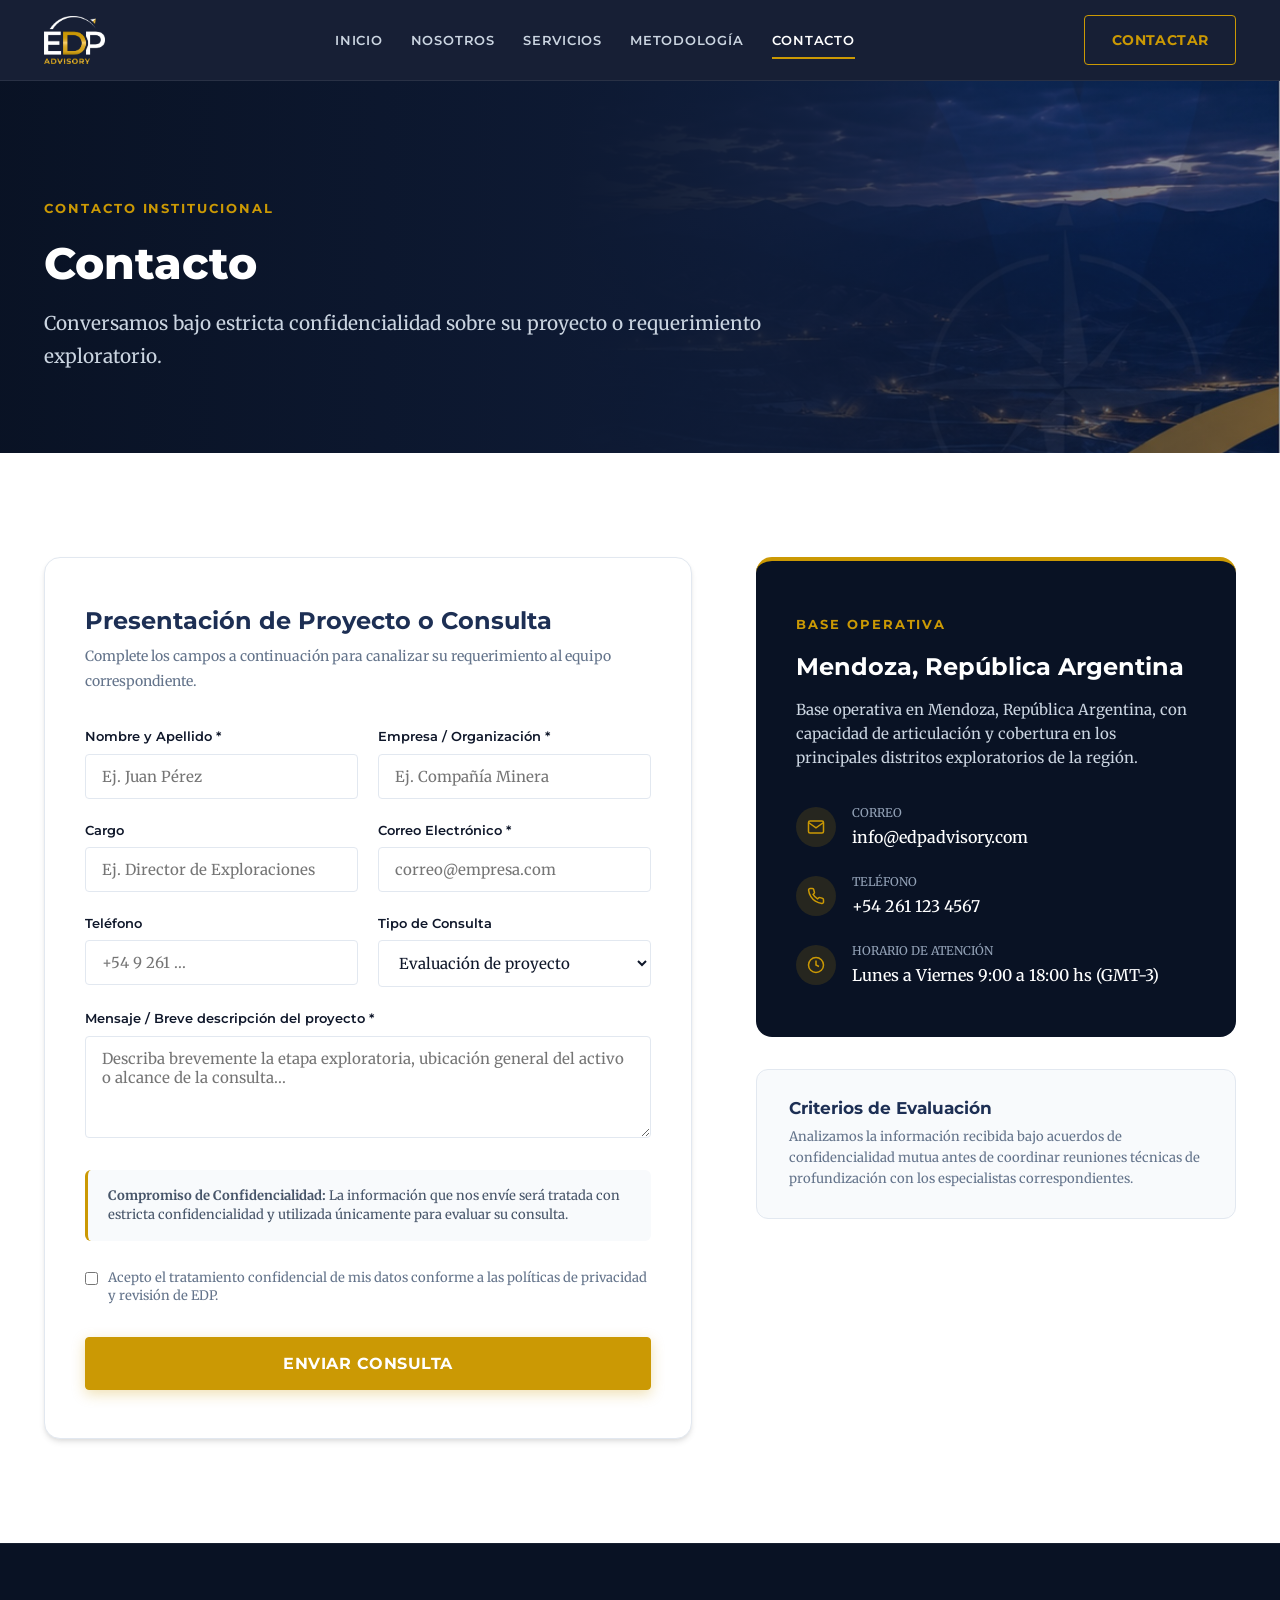
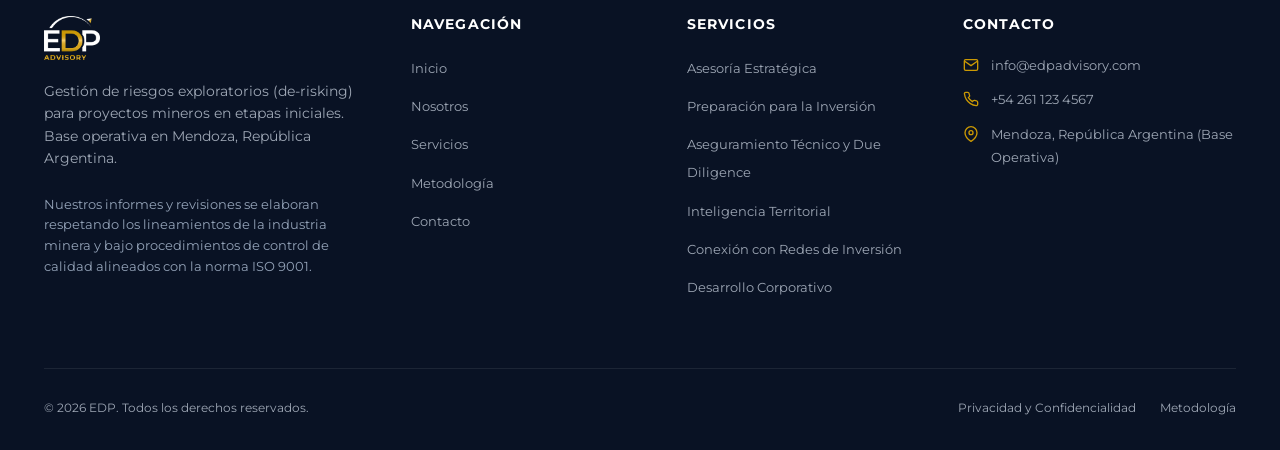
==== commit 95e03396: "Actualización del sitio web Nueva documentacion Blanca" ====
--- a/contacto.html
+++ b/contacto.html
@@ -3,8 +3,8 @@
 <head>
   <meta charset="UTF-8">
   <meta name="viewport" content="width=device-width, initial-scale=1.0">
-  <title>Contacto y Red de Oficinas | EDP Advisory</title>
-  <meta name="description" content="Contáctese con los socios senior de EDP Advisory. Oficinas en Mendoza, Toronto, Santiago, Lima y Melbourne. Asesoría estratégica y confidencial para proyectos mineros.">
+  <title>Contacto | EDP</title>
+  <meta name="description" content="Contáctenos para evaluar su proyecto o desafío exploratorio. Toda conversación es tratada con estricta confidencialidad.">
   <link rel="stylesheet" href="assets/css/styles.css">
   <link rel="icon" type="image/png" href="assets/img/logo-light.png">
 </head>
@@ -13,33 +13,20 @@
   <!-- Site Header -->
   <header class="site-header">
     <div class="container nav-container">
-      <a href="index.html" class="nav-logo" aria-label="EDP Advisory - Inicio">
-        <img src="assets/img/logo-light.png" alt="EDP Advisory">
+      <a href="index.html" class="nav-logo" aria-label="EDP - Inicio">
+        <img src="assets/img/logo-light.png" alt="EDP">
       </a>
 
       <nav class="nav-menu" id="navMenu">
         <a href="index.html" class="nav-link">Inicio</a>
         <a href="nosotros.html" class="nav-link">Nosotros</a>
-        <div class="nav-dropdown">
-          <a href="servicios.html" class="nav-link">Servicios ▾</a>
-          <div class="dropdown-menu">
-            <a href="servicios.html#asesoria-estrategica" class="dropdown-item">Asesoría Estratégica</a>
-            <a href="servicios.html#preparacion-inversion" class="dropdown-item">Preparación para la Inversión</a>
-            <a href="servicios.html#aseguramiento-tecnico" class="dropdown-item">Aseguramiento Técnico</a>
-            <a href="servicios.html#inteligencia-institucional" class="dropdown-item">Inteligencia Institucional</a>
-            <a href="servicios.html#conexion-capital" class="dropdown-item">Conexión de Capital</a>
-            <a href="servicios.html#desarrollo-corporativo" class="dropdown-item">Desarrollo Corporativo</a>
-          </div>
-        </div>
+        <a href="servicios.html" class="nav-link">Servicios</a>
         <a href="metodologia.html" class="nav-link">Metodología</a>
-        <a href="sectores.html" class="nav-link">Sectores</a>
-        <a href="insights.html" class="nav-link">Insights</a>
-        <a href="equipo.html" class="nav-link">Equipo</a>
         <a href="contacto.html" class="nav-link active">Contacto</a>
       </nav>
 
       <div class="nav-actions">
-        <a href="agendar.html" class="btn btn-outline-gold">Agendar Reunión</a>
+        <a href="contacto.html" class="btn btn-outline-gold">Contactar</a>
         <button class="hamburger-btn" aria-label="Abrir menú" aria-expanded="false">
           <svg width="24" height="24" viewBox="0 0 24 24" fill="none" stroke="currentColor" stroke-width="2">
             <line x1="3" y1="12" x2="21" y2="12"></line>
@@ -51,416 +38,146 @@
     </div>
   </header>
 
-  <!-- Page Hero with Split Form -->
-  <section class="page-hero" style="padding: 7rem 0 5rem;">
+  <!-- Page Hero Section -->
+  <section class="page-hero reveal">
     <div class="container">
-      <div style="display: grid; grid-template-columns: 1.1fr 1fr; gap: 3.5rem; align-items: center;">
-        
-        <!-- Left: Hero Text & Guarantees -->
-        <div>
-          <span class="eyebrow">CONTACTO</span>
-          <h1 class="page-hero-title" style="margin-bottom: 1.25rem;">Comencemos una conversación <span style="color: var(--color-gold);">estratégica.</span></h1>
-          <p class="page-hero-lead" style="margin-bottom: 2.5rem; max-width: 540px;">
-            Cuéntenos sobre su proyecto o desafío. Nuestro equipo está listo para escucharle y ayudarle a generar valor en cada etapa de su inversión minera.
-          </p>
-
-          <!-- 4 Guarantees Strip -->
-          <div style="display: grid; grid-template-columns: 1fr 1fr; gap: 1.5rem; padding-top: 1.5rem; border-top: 1px solid rgba(255, 255, 255, 0.15);">
-            <div style="display: flex; align-items: center; gap: 0.75rem;">
-              <div style="width: 36px; height: 36px; border-radius: 50%; background: rgba(203, 153, 4, 0.15); display: flex; align-items: center; justify-content: center; flex-shrink: 0;">
-                <svg width="18" height="18" viewBox="0 0 24 24" fill="none" stroke="#CB9904" stroke-width="2"><path d="M12 22s8-4 8-10V5l-8-3-8 3v7c0 6 8 10 8 10z"/></svg>
-              </div>
-              <span style="font-family: var(--font-ui); font-size: 0.8125rem; color: #ffffff; font-weight: 600;">Confidencialidad garantizada</span>
-            </div>
-
-            <div style="display: flex; align-items: center; gap: 0.75rem;">
-              <div style="width: 36px; height: 36px; border-radius: 50%; background: rgba(203, 153, 4, 0.15); display: flex; align-items: center; justify-content: center; flex-shrink: 0;">
-                <svg width="18" height="18" viewBox="0 0 24 24" fill="none" stroke="#CB9904" stroke-width="2"><circle cx="12" cy="12" r="10"/><polyline points="12 6 12 12 16 14"/></svg>
-              </div>
-              <span style="font-family: var(--font-ui); font-size: 0.8125rem; color: #ffffff; font-weight: 600;">Respuesta en menos de 24 hs</span>
-            </div>
-
-            <div style="display: flex; align-items: center; gap: 0.75rem;">
-              <div style="width: 36px; height: 36px; border-radius: 50%; background: rgba(203, 153, 4, 0.15); display: flex; align-items: center; justify-content: center; flex-shrink: 0;">
-                <svg width="18" height="18" viewBox="0 0 24 24" fill="none" stroke="#CB9904" stroke-width="2"><path d="M17 21v-2a4 4 0 0 0-4-4H5a4 4 0 0 0-4 4v2"/><circle cx="9" cy="7" r="4"/><path d="M23 21v-2a4 4 0 0 0-3-3.87"/><path d="M16 3.13a4 4 0 0 1 0 7.75"/></svg>
-              </div>
-              <span style="font-family: var(--font-ui); font-size: 0.8125rem; color: #ffffff; font-weight: 600;">Equipo senior especializado</span>
-            </div>
-
-            <div style="display: flex; align-items: center; gap: 0.75rem;">
-              <div style="width: 36px; height: 36px; border-radius: 50%; background: rgba(203, 153, 4, 0.15); display: flex; align-items: center; justify-content: center; flex-shrink: 0;">
-                <svg width="18" height="18" viewBox="0 0 24 24" fill="none" stroke="#CB9904" stroke-width="2"><circle cx="12" cy="12" r="10"/><line x1="2" y1="12" x2="22" y2="12"/><path d="M12 2a15.3 15.3 0 0 1 4 10 15.3 15.3 0 0 1-4 10 15.3 15.3 0 0 1 4-10z"/></svg>
-              </div>
-              <span style="font-family: var(--font-ui); font-size: 0.8125rem; color: #ffffff; font-weight: 600;">Visión global, enfoque local</span>
-            </div>
-          </div>
-        </div>
-
-        <!-- Right: Executive Contact Form Card -->
-        <div style="background: rgba(11, 19, 43, 0.85); backdrop-filter: blur(12px); border: 1.5px solid rgba(203, 153, 4, 0.35); border-radius: var(--radius-lg); padding: 2.5rem; box-shadow: var(--shadow-xl);">
-          <h3 style="font-family: var(--font-heading); font-size: 1.35rem; color: #ffffff; margin-bottom: 1.5rem; padding-bottom: 0.75rem; border-bottom: 1px solid rgba(255, 255, 255, 0.1);">
-            Envíenos su consulta
-          </h3>
-
-          <form id="generalContactForm" style="display: flex; flex-direction: column; gap: 1rem;">
-            <div>
-              <input type="text" id="contactName" required placeholder="Nombre y Apellido*" style="width: 100%; padding: 0.75rem 1rem; border-radius: var(--radius-sm); border: 1px solid rgba(255, 255, 255, 0.2); background: rgba(255, 255, 255, 0.08); color: #ffffff; font-family: var(--font-ui); font-size: 0.875rem; outline: none;">
-            </div>
-
-            <div style="display: grid; grid-template-columns: 1fr 1fr; gap: 1rem;">
-              <input type="text" id="contactRole" placeholder="Cargo" style="width: 100%; padding: 0.75rem 1rem; border-radius: var(--radius-sm); border: 1px solid rgba(255, 255, 255, 0.2); background: rgba(255, 255, 255, 0.08); color: #ffffff; font-family: var(--font-ui); font-size: 0.875rem; outline: none;">
-              <input type="text" id="contactCompany" placeholder="Empresa" style="width: 100%; padding: 0.75rem 1rem; border-radius: var(--radius-sm); border: 1px solid rgba(255, 255, 255, 0.2); background: rgba(255, 255, 255, 0.08); color: #ffffff; font-family: var(--font-ui); font-size: 0.875rem; outline: none;">
-            </div>
-
-            <div style="display: grid; grid-template-columns: 1fr 1fr; gap: 1rem;">
-              <input type="email" id="contactEmail" required placeholder="Email*" style="width: 100%; padding: 0.75rem 1rem; border-radius: var(--radius-sm); border: 1px solid rgba(255, 255, 255, 0.2); background: rgba(255, 255, 255, 0.08); color: #ffffff; font-family: var(--font-ui); font-size: 0.875rem; outline: none;">
-              <input type="tel" id="contactPhone" placeholder="Teléfono" style="width: 100%; padding: 0.75rem 1rem; border-radius: var(--radius-sm); border: 1px solid rgba(255, 255, 255, 0.2); background: rgba(255, 255, 255, 0.08); color: #ffffff; font-family: var(--font-ui); font-size: 0.875rem; outline: none;">
-            </div>
-
-            <div>
-              <select id="contactCountry" style="width: 100%; padding: 0.75rem 1rem; border-radius: var(--radius-sm); border: 1px solid rgba(255, 255, 255, 0.2); background: #132247; color: #ffffff; font-family: var(--font-ui); font-size: 0.875rem; outline: none;">
-                <option value="" disabled selected>Seleccione su País</option>
-                <option value="Argentina">Argentina</option>
-                <option value="Chile">Chile</option>
-                <option value="Perú">Perú</option>
-                <option value="Canadá">Canadá</option>
-                <option value="Australia">Australia</option>
-                <option value="Estados Unidos">Estados Unidos</option>
-                <option value="Reino Unido">Reino Unido</option>
-                <option value="Otro">Otro país</option>
-              </select>
-            </div>
-
-            <div>
-              <textarea id="contactMessage" required rows="4" placeholder="Cuéntenos sobre su proyecto o consulta*" style="width: 100%; padding: 0.75rem 1rem; border-radius: var(--radius-sm); border: 1px solid rgba(255, 255, 255, 0.2); background: rgba(255, 255, 255, 0.08); color: #ffffff; font-family: var(--font-ui); font-size: 0.875rem; outline: none; resize: vertical;"></textarea>
-            </div>
-
-            <div style="display: flex; align-items: flex-start; gap: 0.5rem; margin-top: 0.25rem;">
-              <input type="checkbox" id="contactPrivacy" required style="margin-top: 0.25rem;">
-              <label for="contactPrivacy" style="font-size: 0.75rem; color: #cbd5e1; line-height: 1.4;">
-                Acepto la <a href="#" style="color: var(--color-gold); text-decoration: underline;">Política de Privacidad</a> y el tratamiento confidencial de mis datos.
-              </label>
-            </div>
-
-            <button type="submit" class="btn btn-gold" style="width: 100%; justify-content: center; margin-top: 0.5rem; font-size: 0.8125rem;">
-              ENVIAR CONSULTA <span>→</span>
-            </button>
-          </form>
-        </div>
-
-      </div>
+      <span class="eyebrow">Contacto Institucional</span>
+      <h1 class="page-hero-title">Contacto</h1>
+      <p class="page-hero-lead">
+        Conversamos bajo estricta confidencialidad sobre su proyecto o requerimiento exploratorio.
+      </p>
     </div>
   </section>
 
-  <!-- Strip "HABLEMOS" -->
-  <section class="section section-light" style="padding: 2.5rem 0; border-bottom: 1px solid var(--color-border-light);">
-    <div class="container">
-      <div style="display: grid; grid-template-columns: repeat(4, 1fr); gap: 2rem;">
-        
-        <div style="display: flex; align-items: center; gap: 1rem;">
-          <div style="width: 44px; height: 44px; border-radius: 50%; background: rgba(203, 153, 4, 0.1); border: 1px solid var(--color-gold); display: flex; align-items: center; justify-content: center; flex-shrink: 0;">
-            <svg width="20" height="20" viewBox="0 0 24 24" fill="none" stroke="#CB9904" stroke-width="2"><path d="M4 4h16c1.1 0 2 .9 2 2v12c0 1.1-.9 2-2 2H4c-1.1 0-2-.9-2-2V6c0-1.1.9-2 2-2z"></path><polyline points="22,6 12,13 2,6"></polyline></svg>
-          </div>
-          <div>
-            <div style="font-family: var(--font-ui); font-size: 0.75rem; font-weight: 700; color: #8C8C8C; text-transform: uppercase;">Email</div>
-            <a href="mailto:info@edpadvisory.com" style="font-family: var(--font-ui); font-size: 0.875rem; font-weight: 600; color: var(--color-primary-navy);">info@edpadvisory.com</a>
-          </div>
-        </div>
-
-        <div style="display: flex; align-items: center; gap: 1rem;">
-          <div style="width: 44px; height: 44px; border-radius: 50%; background: rgba(203, 153, 4, 0.1); border: 1px solid var(--color-gold); display: flex; align-items: center; justify-content: center; flex-shrink: 0;">
-            <svg width="20" height="20" viewBox="0 0 24 24" fill="none" stroke="#CB9904" stroke-width="2"><path d="M22 16.92v3a2 2 0 0 1-2.18 2 19.79 19.79 0 0 1-8.63-3.07 19.5 19.5 0 0 1-6-6 19.79 19.79 0 0 1-3.07-8.67A2 2 0 0 1 4.11 2h3a2 2 0 0 1 2 1.72 12.84 12.84 0 0 0 .7 2.81 2 2 0 0 1-.45 2.11L8.09 9.91a16 16 0 0 0 6 6l1.27-1.27a2 2 0 0 1 2.11-.45 12.84 12.84 0 0 0 2.81.7A2 2 0 0 1 22 16.92z"></path></svg>
-          </div>
-          <div>
-            <div style="font-family: var(--font-ui); font-size: 0.75rem; font-weight: 700; color: #8C8C8C; text-transform: uppercase;">Teléfono</div>
-            <a href="tel:+542611234567" style="font-family: var(--font-ui); font-size: 0.875rem; font-weight: 600; color: var(--color-primary-navy);">+54 261 123 4567</a>
-          </div>
-        </div>
-
-        <div style="display: flex; align-items: center; gap: 1rem;">
-          <div style="width: 44px; height: 44px; border-radius: 50%; background: rgba(203, 153, 4, 0.1); border: 1px solid var(--color-gold); display: flex; align-items: center; justify-content: center; flex-shrink: 0;">
-            <svg width="20" height="20" viewBox="0 0 24 24" fill="none" stroke="#CB9904" stroke-width="2"><path d="M21 10c0 7-9 13-9 13s-9-6-9-13a9 9 0 0 1 18 0z"></path><circle cx="12" cy="10" r="3"></circle></svg>
-          </div>
-          <div>
-            <div style="font-family: var(--font-ui); font-size: 0.75rem; font-weight: 700; color: #8C8C8C; text-transform: uppercase;">Sede Principal</div>
-            <div style="font-family: var(--font-ui); font-size: 0.875rem; font-weight: 600; color: var(--color-primary-navy);">Mendoza, Argentina</div>
-          </div>
-        </div>
-
-        <div style="display: flex; align-items: center; gap: 1rem;">
-          <div style="width: 44px; height: 44px; border-radius: 50%; background: rgba(203, 153, 4, 0.1); border: 1px solid var(--color-gold); display: flex; align-items: center; justify-content: center; flex-shrink: 0;">
-            <svg width="20" height="20" viewBox="0 0 24 24" fill="none" stroke="#CB9904" stroke-width="2"><circle cx="12" cy="12" r="10"/><polyline points="12 6 12 12 16 14"/></svg>
-          </div>
-          <div>
-            <div style="font-family: var(--font-ui); font-size: 0.75rem; font-weight: 700; color: #8C8C8C; text-transform: uppercase;">Horario</div>
-            <div style="font-family: var(--font-ui); font-size: 0.8125rem; font-weight: 600; color: var(--color-primary-navy);">Lun a Vie 9:00 a 18:00 (GMT-3)</div>
-          </div>
-        </div>
-
-      </div>
-    </div>
-  </section>
-
-  <!-- Nuestras Oficinas -->
-  <section class="section section-light">
-    <div class="container">
-      <div style="text-align: center; margin-bottom: 3.5rem;">
-        <span class="eyebrow">RED INTERNACIONAL</span>
-        <h2 class="section-title">Nuestras Oficinas</h2>
-        <p class="section-lead">
-          Presencia activa en los principales hubs mineros y centros de financiamiento global.
-        </p>
-      </div>
-
-      <div class="offices-grid">
-        
-        <!-- Office 1: Mendoza HQ -->
-        <div class="office-card">
-          <div class="office-card-img">
-            <img src="assets/img/office-mendoza.jpg" alt="Oficina Mendoza">
-          </div>
-          <div class="office-card-body">
-            <div style="display: flex; justify-content: space-between; align-items: center; margin-bottom: 0.5rem;">
-              <h3 class="office-city">MENDOZA, ARGENTINA</h3>
-              <span class="office-badge">Sede Principal</span>
-            </div>
-            <div class="office-address">
-              Av. Emilio Civit 123, Piso 5<br>
-              M5500 Mendoza, Argentina
-            </div>
-            <div class="office-contact">
-              <div>📞 +54 261 123 4567</div>
-              <div>✉️ info@edpadvisory.com</div>
-            </div>
-          </div>
-        </div>
-
-        <!-- Office 2: Toronto -->
-        <div class="office-card">
-          <div class="office-card-img">
-            <img src="assets/img/office-toronto.jpg" alt="Oficina Toronto">
-          </div>
-          <div class="office-card-body">
-            <div style="display: flex; justify-content: space-between; align-items: center; margin-bottom: 0.5rem;">
-              <h3 class="office-city">TORONTO, CANADÁ</h3>
-              <span style="font-family: var(--font-ui); font-size: 0.6875rem; color: #64748b;">Hub TSX</span>
-            </div>
-            <div class="office-address">
-              120 Adelaide St. W, Suite 2500<br>
-              Toronto, ON M5H 1T1, Canadá
-            </div>
-            <div class="office-contact">
-              <div>📞 +1 (416) 555 7890</div>
-              <div>✉️ canada@edpadvisory.com</div>
-            </div>
-          </div>
-        </div>
-
-        <!-- Office 3: Santiago -->
-        <div class="office-card">
-          <div class="office-card-img">
-            <img src="assets/img/office-santiago.jpg" alt="Oficina Santiago">
-          </div>
-          <div class="office-card-body">
-            <div style="display: flex; justify-content: space-between; align-items: center; margin-bottom: 0.5rem;">
-              <h3 class="office-city">SANTIAGO, CHILE</h3>
-              <span style="font-family: var(--font-ui); font-size: 0.6875rem; color: #64748b;">Distrito Andino</span>
-            </div>
-            <div class="office-address">
-              El Golf 99, Piso 8<br>
-              Las Condes, Santiago, Chile
-            </div>
-            <div class="office-contact">
-              <div>📞 +56 2 3210 8282</div>
-              <div>✉️ chile@edpadvisory.com</div>
-            </div>
-          </div>
-        </div>
-
-        <!-- Office 4: Lima -->
-        <div class="office-card">
-          <div class="office-card-img">
-            <img src="assets/img/office-lima.jpg" alt="Oficina Lima">
-          </div>
-          <div class="office-card-body">
-            <div style="display: flex; justify-content: space-between; align-items: center; margin-bottom: 0.5rem;">
-              <h3 class="office-city">LIMA, PERÚ</h3>
-              <span style="font-family: var(--font-ui); font-size: 0.6875rem; color: #64748b;">Nodo Minero</span>
-            </div>
-            <div class="office-address">
-              Av. Víctor Andrés Belaúnde 147<br>
-              San Isidro, Lima, Perú
-            </div>
-            <div class="office-contact">
-              <div>📞 +51 1 707 9660</div>
-              <div>✉️ peru@edpadvisory.com</div>
-            </div>
-          </div>
-        </div>
-
-        <!-- Office 5: Melbourne -->
-        <div class="office-card">
-          <div class="office-card-img">
-            <img src="assets/img/office-melbourne.jpg" alt="Oficina Melbourne">
-          </div>
-          <div class="office-card-body">
-            <div style="display: flex; justify-content: space-between; align-items: center; margin-bottom: 0.5rem;">
-              <h3 class="office-city">MELBOURNE, AUSTRALIA</h3>
-              <span style="font-family: var(--font-ui); font-size: 0.6875rem; color: #64748b;">Hub ASX</span>
-            </div>
-            <div class="office-address">
-              600 Bourke St, Suite 1201<br>
-              Melbourne, VIC 3000, Australia
-            </div>
-            <div class="office-contact">
-              <div>📞 +61 3 9999 1333</div>
-              <div>✉️ australia@edpadvisory.com</div>
-            </div>
-          </div>
-        </div>
-
-      </div>
-    </div>
-  </section>
-
-  <!-- Presencia Global, Enfoque Local Strip -->
-  <section class="section section-dark" style="background-color: #0b132b; padding: 3.5rem 0;">
-    <div class="container">
-      <div style="display: flex; justify-content: space-between; align-items: center; flex-wrap: wrap; gap: 2rem;">
-        <div style="max-width: 500px;">
-          <span class="eyebrow" style="color: var(--color-gold);">COBERTURA ESTRATÉGICA</span>
-          <h3 style="font-family: var(--font-heading); font-size: 1.5rem; color: #ffffff; margin-bottom: 0.5rem;">Presencia Global, Enfoque Local</h3>
-          <p style="font-size: 0.875rem; color: #94a3b8; line-height: 1.6; margin: 0;">
-            Operamos en los principales centros mineros y financieros del mundo, acompañando a nuestros clientes con una visión global y conocimiento profundo de cada mercado.
-          </p>
-        </div>
-
-        <div style="display: flex; flex-wrap: wrap; gap: 1rem;">
-          <div style="background: rgba(255, 255, 255, 0.05); border: 1px solid rgba(203, 153, 4, 0.3); border-radius: var(--radius-md); padding: 0.85rem 1.25rem; text-align: center;">
-            <div style="font-family: var(--font-ui); font-size: 0.8125rem; font-weight: 700; color: var(--color-gold);">CANADÁ</div>
-            <div style="font-size: 0.75rem; color: #ffffff;">Toronto</div>
-          </div>
-          <div style="background: rgba(255, 255, 255, 0.05); border: 1px solid rgba(203, 153, 4, 0.3); border-radius: var(--radius-md); padding: 0.85rem 1.25rem; text-align: center;">
-            <div style="font-family: var(--font-ui); font-size: 0.8125rem; font-weight: 700; color: var(--color-gold);">ARGENTINA</div>
-            <div style="font-size: 0.75rem; color: #ffffff;">Mendoza (HQ)</div>
-          </div>
-          <div style="background: rgba(255, 255, 255, 0.05); border: 1px solid rgba(203, 153, 4, 0.3); border-radius: var(--radius-md); padding: 0.85rem 1.25rem; text-align: center;">
-            <div style="font-family: var(--font-ui); font-size: 0.8125rem; font-weight: 700; color: var(--color-gold);">CHILE</div>
-            <div style="font-size: 0.75rem; color: #ffffff;">Santiago</div>
-          </div>
-          <div style="background: rgba(255, 255, 255, 0.05); border: 1px solid rgba(203, 153, 4, 0.3); border-radius: var(--radius-md); padding: 0.85rem 1.25rem; text-align: center;">
-            <div style="font-family: var(--font-ui); font-size: 0.8125rem; font-weight: 700; color: var(--color-gold);">PERÚ</div>
-            <div style="font-size: 0.75rem; color: #ffffff;">Lima</div>
-          </div>
-          <div style="background: rgba(255, 255, 255, 0.05); border: 1px solid rgba(203, 153, 4, 0.3); border-radius: var(--radius-md); padding: 0.85rem 1.25rem; text-align: center;">
-            <div style="font-family: var(--font-ui); font-size: 0.8125rem; font-weight: 700; color: var(--color-gold);">AUSTRALIA</div>
-            <div style="font-size: 0.75rem; color: #ffffff;">Melbourne</div>
-          </div>
-        </div>
-      </div>
-    </div>
-  </section>
-
-  <!-- Preguntas Frecuentes (FAQ Accordion) -->
+  <!-- Formulario y Datos de Contacto -->
   <section class="section section-white">
     <div class="container">
-      <div style="text-align: center; margin-bottom: 3.5rem;">
-        <span class="eyebrow">RESPUESTAS CLAVE</span>
-        <h2 class="section-title">Preguntas Frecuentes</h2>
-        <p class="section-lead">
-          Claridad sobre nuestro modelo de trabajo, confidencialidad y etapas de intervención.
-        </p>
-      </div>
-
-      <div style="max-width: 860px; margin: 0 auto; display: flex; flex-direction: column; gap: 1rem;">
+      <div style="display: grid; grid-template-columns: 1.35fr 1fr; gap: 4rem; align-items: flex-start;">
         
-        <!-- FAQ 1 -->
-        <div class="faq-item" style="border: 1px solid var(--color-border-light); border-radius: var(--radius-md); overflow: hidden; background: #ffffff;">
-          <div class="faq-question" style="padding: 1.25rem 1.5rem; display: flex; justify-content: space-between; align-items: center; cursor: pointer; user-select: none; background: #ffffff; transition: background-color var(--transition-fast);">
-            <div style="display: flex; align-items: center; gap: 0.85rem;">
-              <div style="width: 32px; height: 32px; border-radius: 50%; background: rgba(203, 153, 4, 0.1); display: flex; align-items: center; justify-content: center; flex-shrink: 0;">
-                <svg width="16" height="16" viewBox="0 0 24 24" fill="none" stroke="#CB9904" stroke-width="2"><path d="M21 15a2 2 0 0 1-2 2H7l-4 4V5a2 2 0 0 1 2-2h14a2 2 0 0 1 2 2z"/></svg>
-              </div>
-              <h4 style="font-family: var(--font-ui); font-size: 1rem; font-weight: 700; color: var(--color-primary-navy); margin: 0;">¿Cómo comenzamos a trabajar juntos?</h4>
-            </div>
-            <span class="faq-icon" style="font-size: 1.25rem; color: var(--color-gold); font-weight: bold;">+</span>
-          </div>
-          <div class="faq-answer" style="padding: 0 1.5rem 1.25rem; font-size: 0.9375rem; color: var(--color-text-secondary); line-height: 1.6; display: none;">
-            Complete el formulario de contacto o escríbanos directamente. Coordinamos una reunión exploratoria inicial sin cargo ni compromiso para entender la etapa de su proyecto, sus objetivos de financiamiento y delinear el alcance estratégico requerido.
-          </div>
-        </div>
-
-        <!-- FAQ 2 -->
-        <div class="faq-item" style="border: 1px solid var(--color-border-light); border-radius: var(--radius-md); overflow: hidden; background: #ffffff;">
-          <div class="faq-question" style="padding: 1.25rem 1.5rem; display: flex; justify-content: space-between; align-items: center; cursor: pointer; user-select: none; background: #ffffff; transition: background-color var(--transition-fast);">
-            <div style="display: flex; align-items: center; gap: 0.85rem;">
-              <div style="width: 32px; height: 32px; border-radius: 50%; background: rgba(203, 153, 4, 0.1); display: flex; align-items: center; justify-content: center; flex-shrink: 0;">
-                <svg width="16" height="16" viewBox="0 0 24 24" fill="none" stroke="#CB9904" stroke-width="2"><circle cx="12" cy="12" r="10"/><polyline points="12 6 12 12 16 14"/></svg>
-              </div>
-              <h4 style="font-family: var(--font-ui); font-size: 1rem; font-weight: 700; color: var(--color-primary-navy); margin: 0;">¿En qué etapas del proyecto pueden acompañarnos?</h4>
-            </div>
-            <span class="faq-icon" style="font-size: 1.25rem; color: var(--color-gold); font-weight: bold;">+</span>
-          </div>
-          <div class="faq-answer" style="padding: 0 1.5rem 1.25rem; font-size: 0.9375rem; color: var(--color-text-secondary); line-height: 1.6; display: none;">
-            Desde la etapa exploratoria inicial (Greenfield) hasta la estructuración de inversión, permisos sectoriales, operación, expansión y procesos de salida (M&A). Nuestro enfoque metodológico en 6 etapas se adapta a la madurez específica de su activo.
-          </div>
-        </div>
-
-        <!-- FAQ 3 -->
-        <div class="faq-item" style="border: 1px solid var(--color-border-light); border-radius: var(--radius-md); overflow: hidden; background: #ffffff;">
-          <div class="faq-question" style="padding: 1.25rem 1.5rem; display: flex; justify-content: space-between; align-items: center; cursor: pointer; user-select: none; background: #ffffff; transition: background-color var(--transition-fast);">
-            <div style="display: flex; align-items: center; gap: 0.85rem;">
-              <div style="width: 32px; height: 32px; border-radius: 50%; background: rgba(203, 153, 4, 0.1); display: flex; align-items: center; justify-content: center; flex-shrink: 0;">
-                <svg width="16" height="16" viewBox="0 0 24 24" fill="none" stroke="#CB9904" stroke-width="2"><path d="M12 22s8-4 8-10V5l-8-3-8 3v7c0 6 8 10 8 10z"/></svg>
-              </div>
-              <h4 style="font-family: var(--font-ui); font-size: 1rem; font-weight: 700; color: var(--color-primary-navy); margin: 0;">¿Manejan la información de forma confidencial?</h4>
-            </div>
-            <span class="faq-icon" style="font-size: 1.25rem; color: var(--color-gold); font-weight: bold;">+</span>
-          </div>
-          <div class="faq-answer" style="padding: 0 1.5rem 1.25rem; font-size: 0.9375rem; color: var(--color-text-secondary); line-height: 1.6; display: none;">
-            Sí, de manera rigurosa. La confidencialidad es un principio fundacional innegociable en EDP Advisory. Suscribimos acuerdos de confidencialidad (NDA) de estándar bursátil internacional antes de revisar cualquier dato geológico o financiero sensible.
-          </div>
-        </div>
-
-        <!-- FAQ 4 -->
-        <div class="faq-item" style="border: 1px solid var(--color-border-light); border-radius: var(--radius-md); overflow: hidden; background: #ffffff;">
-          <div class="faq-question" style="padding: 1.25rem 1.5rem; display: flex; justify-content: space-between; align-items: center; cursor: pointer; user-select: none; background: #ffffff; transition: background-color var(--transition-fast);">
-            <div style="display: flex; align-items: center; gap: 0.85rem;">
-              <div style="width: 32px; height: 32px; border-radius: 50%; background: rgba(203, 153, 4, 0.1); display: flex; align-items: center; justify-content: center; flex-shrink: 0;">
-                <svg width="16" height="16" viewBox="0 0 24 24" fill="none" stroke="#CB9904" stroke-width="2"><circle cx="12" cy="12" r="10"/><line x1="2" y1="12" x2="22" y2="12"/><path d="M12 2a15.3 15.3 0 0 1 4 10 15.3 15.3 0 0 1-4 10 15.3 15.3 0 0 1 4-10z"/></svg>
-              </div>
-              <h4 style="font-family: var(--font-ui); font-size: 1rem; font-weight: 700; color: var(--color-primary-navy); margin: 0;">¿Trabajan únicamente en los países donde tienen oficina?</h4>
-            </div>
-            <span class="faq-icon" style="font-size: 1.25rem; color: var(--color-gold); font-weight: bold;">+</span>
-          </div>
-          <div class="faq-answer" style="padding: 0 1.5rem 1.25rem; font-size: 0.9375rem; color: var(--color-text-secondary); line-height: 1.6; display: none;">
-            No. Acompañamos proyectos en toda América Latina y el Cono Sur a través de nuestra red global de especialistas senior y consultores asociados, operando con estándares globales desde cualquier territorio.
-          </div>
-        </div>
-
-      </div>
-    </div>
-  </section>
-
-  <!-- Newsletter Banner -->
-  <section class="section section-dark" style="background-color: var(--color-primary-navy); padding: 4rem 0;">
-    <div class="container">
-      <div style="display: flex; align-items: center; justify-content: space-between; flex-wrap: wrap; gap: 2.5rem;">
-        <div style="display: flex; align-items: center; gap: 1.5rem; max-width: 600px;">
-          <div style="width: 60px; height: 60px; border-radius: 50%; background: rgba(203, 153, 4, 0.15); border: 1.5px solid var(--color-gold); display: flex; align-items: center; justify-content: center; flex-shrink: 0;">
-            <svg width="28" height="28" viewBox="0 0 24 24" fill="none" stroke="#CB9904" stroke-width="2"><path d="M4 4h16c1.1 0 2 .9 2 2v12c0 1.1-.9 2-2 2H4c-1.1 0-2-.9-2-2V6c0-1.1.9-2 2-2z"></path><polyline points="22,6 12,13 2,6"></polyline></svg>
-          </div>
-          <div>
-            <h3 style="font-family: var(--font-heading); font-size: 1.5rem; color: #ffffff; margin-bottom: 0.35rem;">Manténgase informado.</h3>
-            <p style="font-size: 0.875rem; color: #cbd5e1; margin: 0;">Reciba nuestros insights, reportes y novedades del sector minero.</p>
-          </div>
-        </div>
-
-        <form class="js-newsletter-form" style="display: flex; gap: 0.75rem; flex-wrap: wrap; width: 100%; max-width: 480px;">
-          <input type="email" required placeholder="Su email corporativo" style="flex: 1; min-width: 240px; padding: 0.75rem 1.25rem; border-radius: var(--radius-sm); border: 1px solid rgba(255, 255, 255, 0.2); background: rgba(255, 255, 255, 0.08); color: #ffffff; font-family: var(--font-ui); font-size: 0.875rem; outline: none;">
-          <button type="submit" class="btn btn-gold" style="font-size: 0.8125rem;">SUSCRIBIRME</button>
-          <div style="width: 100%; font-size: 0.6875rem; color: #94a3b8; margin-top: 0.25rem;">Respetamos su privacidad. Puede darse de baja en cualquier momento.</div>
-        </form>
+        <!-- Formulario Institucional Sobrio -->
+        <div style="background-color: #ffffff; border: 1.5px solid var(--color-border-light); border-radius: var(--radius-xl); padding: 3rem 2.5rem; box-shadow: var(--shadow-md);">
+          <h2 style="font-family: var(--font-heading); font-size: 1.5rem; color: var(--color-primary-navy); margin-bottom: 0.5rem;">Presentación de Proyecto o Consulta</h2>
+          <p style="font-size: 0.875rem; color: #64748b; margin-bottom: 2rem;">
+            Complete los campos a continuación para canalizar su requerimiento al equipo correspondiente.
+          </p>
+
+          <form action="send-contact.php" method="POST" id="contactForm" class="js-contact-form">
+            <!-- Honeypot antispam -->
+            <input type="text" name="_gotcha" style="display:none !important;" tabindex="-1" autocomplete="off">
+
+            <div style="display: grid; grid-template-columns: 1fr 1fr; gap: 1.25rem; margin-bottom: 1.25rem;">
+              <div>
+                <label style="display: block; font-family: var(--font-ui); font-size: 0.8125rem; font-weight: 600; color: var(--color-text-dark); margin-bottom: 0.35rem;">Nombre y Apellido *</label>
+                <input type="text" name="nombre" class="form-input" required placeholder="Ej. Juan Pérez" style="width: 100%; padding: 0.75rem 1rem; border: 1px solid var(--color-border-light); border-radius: var(--radius-sm); font-family: inherit; font-size: 0.9375rem;">
+              </div>
+              <div>
+                <label style="display: block; font-family: var(--font-ui); font-size: 0.8125rem; font-weight: 600; color: var(--color-text-dark); margin-bottom: 0.35rem;">Empresa / Organización *</label>
+                <input type="text" name="empresa" class="form-input" required placeholder="Ej. Compañía Minera" style="width: 100%; padding: 0.75rem 1rem; border: 1px solid var(--color-border-light); border-radius: var(--radius-sm); font-family: inherit; font-size: 0.9375rem;">
+              </div>
+            </div>
+
+            <div style="display: grid; grid-template-columns: 1fr 1fr; gap: 1.25rem; margin-bottom: 1.25rem;">
+              <div>
+                <label style="display: block; font-family: var(--font-ui); font-size: 0.8125rem; font-weight: 600; color: var(--color-text-dark); margin-bottom: 0.35rem;">Cargo</label>
+                <input type="text" name="cargo" class="form-input" placeholder="Ej. Director de Exploraciones" style="width: 100%; padding: 0.75rem 1rem; border: 1px solid var(--color-border-light); border-radius: var(--radius-sm); font-family: inherit; font-size: 0.9375rem;">
+              </div>
+              <div>
+                <label style="display: block; font-family: var(--font-ui); font-size: 0.8125rem; font-weight: 600; color: var(--color-text-dark); margin-bottom: 0.35rem;">Correo Electrónico *</label>
+                <input type="email" name="email" class="form-input" required placeholder="correo@empresa.com" style="width: 100%; padding: 0.75rem 1rem; border: 1px solid var(--color-border-light); border-radius: var(--radius-sm); font-family: inherit; font-size: 0.9375rem;">
+              </div>
+            </div>
+
+            <div style="display: grid; grid-template-columns: 1fr 1fr; gap: 1.25rem; margin-bottom: 1.25rem;">
+              <div>
+                <label style="display: block; font-family: var(--font-ui); font-size: 0.8125rem; font-weight: 600; color: var(--color-text-dark); margin-bottom: 0.35rem;">Teléfono</label>
+                <input type="tel" name="telefono" class="form-input" placeholder="+54 9 261 ..." style="width: 100%; padding: 0.75rem 1rem; border: 1px solid var(--color-border-light); border-radius: var(--radius-sm); font-family: inherit; font-size: 0.9375rem;">
+              </div>
+              <div>
+                <label style="display: block; font-family: var(--font-ui); font-size: 0.8125rem; font-weight: 600; color: var(--color-text-dark); margin-bottom: 0.35rem;">Tipo de Consulta</label>
+                <select name="tipo_consulta" class="form-input" style="width: 100%; padding: 0.75rem 1rem; border: 1px solid var(--color-border-light); border-radius: var(--radius-sm); font-family: inherit; font-size: 0.9375rem; background: #ffffff;">
+                  <option value="Evaluación de proyecto">Evaluación de proyecto</option>
+                  <option value="Due diligence">Due diligence</option>
+                  <option value="Preparación para inversión">Preparación para inversión</option>
+                  <option value="Inteligencia territorial">Inteligencia territorial</option>
+                  <option value="Otro">Otro</option>
+                </select>
+              </div>
+            </div>
+
+            <div style="margin-bottom: 1.5rem;">
+              <label style="display: block; font-family: var(--font-ui); font-size: 0.8125rem; font-weight: 600; color: var(--color-text-dark); margin-bottom: 0.35rem;">Mensaje / Breve descripción del proyecto *</label>
+              <textarea name="mensaje" required rows="4" placeholder="Describa brevemente la etapa exploratoria, ubicación general del activo o alcance de la consulta..." style="width: 100%; padding: 0.75rem 1rem; border: 1px solid var(--color-border-light); border-radius: var(--radius-sm); font-family: inherit; font-size: 0.9375rem; resize: vertical;"></textarea>
+            </div>
+
+            <!-- Leyenda de Confidencialidad Excluyente -->
+            <div style="background-color: #f8fafc; border-left: 3px solid var(--color-gold); padding: 1rem 1.25rem; border-radius: 6px; margin-bottom: 1.75rem;">
+              <p style="font-size: 0.8125rem; color: #475569; line-height: 1.5; margin: 0;">
+                <strong>Compromiso de Confidencialidad:</strong> La información que nos envíe será tratada con estricta confidencialidad y utilizada únicamente para evaluar su consulta.
+              </p>
+            </div>
+
+            <div style="margin-bottom: 2rem;">
+              <label style="display: flex; align-items: flex-start; gap: 0.65rem; font-size: 0.8125rem; color: #64748b; line-height: 1.4; cursor: pointer;">
+                <input type="checkbox" required style="margin-top: 0.2rem;">
+                <span>Acepto el tratamiento confidencial de mis datos conforme a las políticas de privacidad y revisión de EDP.</span>
+              </label>
+            </div>
+
+            <button type="submit" class="btn btn-gold" style="width: 100%; justify-content: center; font-size: 1rem; padding: 1rem;">Enviar consulta</button>
+            <div id="formFeedback" style="display: none; margin-top: 1rem; padding: 0.75rem; border-radius: 6px; font-size: 0.875rem;"></div>
+          </form>
+        </div>
+
+        <!-- Información de Base Operativa -->
+        <div>
+          <div style="background-color: var(--color-navy-deep); color: #ffffff; border-radius: var(--radius-xl); padding: 3rem 2.5rem; margin-bottom: 2rem; border-top: 4px solid var(--color-gold);">
+            <span class="eyebrow" style="color: var(--color-gold);">Base Operativa</span>
+            <h3 style="font-family: var(--font-heading); font-size: 1.5rem; color: #ffffff; margin-bottom: 1rem;">Mendoza, República Argentina</h3>
+            <p style="font-size: 0.9375rem; color: #cbd5e1; line-height: 1.6; margin-bottom: 2rem;">
+              Base operativa en Mendoza, República Argentina, con capacidad de articulación y cobertura en los principales distritos exploratorios de la región.
+            </p>
+
+            <div style="display: flex; flex-direction: column; gap: 1.25rem;">
+              <div style="display: flex; align-items: center; gap: 1rem;">
+                <div style="width: 40px; height: 40px; border-radius: 50%; background: rgba(203,153,4,0.15); color: var(--color-gold); display: flex; align-items: center; justify-content: center; flex-shrink: 0;">
+                  <svg width="18" height="18" viewBox="0 0 24 24" fill="none" stroke="currentColor" stroke-width="2"><path d="M4 4h16c1.1 0 2 .9 2 2v12c0 1.1-.9 2-2 2H4c-1.1 0-2-.9-2-2V6c0-1.1.9-2 2-2z"></path><polyline points="22,6 12,13 2,6"></polyline></svg>
+                </div>
+                <div>
+                  <div style="font-size: 0.75rem; color: #94a3b8; text-transform: uppercase;">Correo</div>
+                  <a href="mailto:info@edpadvisory.com" style="color: #ffffff; font-weight: 500;">info@edpadvisory.com</a>
+                </div>
+              </div>
+
+              <div style="display: flex; align-items: center; gap: 1rem;">
+                <div style="width: 40px; height: 40px; border-radius: 50%; background: rgba(203,153,4,0.15); color: var(--color-gold); display: flex; align-items: center; justify-content: center; flex-shrink: 0;">
+                  <svg width="18" height="18" viewBox="0 0 24 24" fill="none" stroke="currentColor" stroke-width="2"><path d="M22 16.92v3a2 2 0 0 1-2.18 2 19.79 19.79 0 0 1-8.63-3.07 19.5 19.5 0 0 1-6-6 19.79 19.79 0 0 1-3.07-8.67A2 2 0 0 1 4.11 2h3a2 2 0 0 1 2 1.72 12.84 12.84 0 0 0 .7 2.81 2 2 0 0 1-.45 2.11L8.09 9.91a16 16 0 0 0 6 6l1.27-1.27a2 2 0 0 1 2.11-.45 12.84 12.84 0 0 0 2.81.7A2 2 0 0 1 22 16.92z"></path></svg>
+                </div>
+                <div>
+                  <div style="font-size: 0.75rem; color: #94a3b8; text-transform: uppercase;">Teléfono</div>
+                  <span style="color: #ffffff; font-weight: 500;">+54 261 123 4567</span>
+                </div>
+              </div>
+
+              <div style="display: flex; align-items: center; gap: 1rem;">
+                <div style="width: 40px; height: 40px; border-radius: 50%; background: rgba(203,153,4,0.15); color: var(--color-gold); display: flex; align-items: center; justify-content: center; flex-shrink: 0;">
+                  <svg width="18" height="18" viewBox="0 0 24 24" fill="none" stroke="currentColor" stroke-width="2"><circle cx="12" cy="12" r="10"></circle><polyline points="12 6 12 12 16 14"></polyline></svg>
+                </div>
+                <div>
+                  <div style="font-size: 0.75rem; color: #94a3b8; text-transform: uppercase;">Horario de Atención</div>
+                  <span style="color: #ffffff; font-weight: 500;">Lunes a Viernes 9:00 a 18:00 hs (GMT-3)</span>
+                </div>
+              </div>
+            </div>
+          </div>
+
+          <div style="background-color: #f8fafc; border: 1px solid var(--color-border-light); border-radius: var(--radius-lg); padding: 1.75rem 2rem;">
+            <h4 style="font-family: var(--font-heading); font-size: 1.0625rem; color: var(--color-primary-navy); margin-bottom: 0.5rem;">Criterios de Evaluación</h4>
+            <p style="font-size: 0.8125rem; color: #64748b; line-height: 1.6; margin: 0;">
+              Analizamos la información recibida bajo acuerdos de confidencialidad mutua antes de coordinar reuniones técnicas de profundización con los especialistas correspondientes.
+            </p>
+          </div>
+        </div>
+
       </div>
     </div>
   </section>
@@ -471,31 +188,23 @@
       <div class="footer-top">
         <div>
           <div class="footer-logo">
-            <img src="assets/img/logo-light.png" alt="EDP Advisory">
+            <img src="assets/img/logo-light.png" alt="EDP">
           </div>
           <p class="footer-about">
-            Strategic Senior Advisory para inversiones mineras en América Latina y el Cono Sur. Conectamos conocimiento técnico, inteligencia territorial y capital internacional.
+            Gestión de riesgos exploratorios (de-risking) para proyectos mineros en etapas iniciales. Base operativa en Mendoza, República Argentina.
           </p>
-          <div class="footer-social">
-            <a href="https://linkedin.com" target="_blank" aria-label="LinkedIn">
-              <svg width="18" height="18" viewBox="0 0 24 24" fill="currentColor"><path d="M19 3a2 2 0 0 1 2 2v14a2 2 0 0 1-2 2H5a2 2 0 0 1-2-2V5a2 2 0 0 1 2-2h14m-.5 15.5v-5.3a3.26 3.26 0 0 0-3.26-3.26c-.85 0-1.84.52-2.28 1.3v-1.11h-2.79v8.37h2.79v-4.93c0-.77.62-1.4 1.39-1.4a1.4 1.4 0 0 1 1.4 1.4v4.93h2.75M6.46 10.9v8.37H9.25V10.9H6.46M7.86 6.3a1.64 1.64 0 1 0 0 3.28 1.64 1.64 0 0 0 0-3.28z"/></svg>
-            </a>
-            <a href="mailto:info@edpadvisory.com" aria-label="Email">
-              <svg width="18" height="18" viewBox="0 0 24 24" fill="none" stroke="currentColor" stroke-width="2"><path d="M4 4h16c1.1 0 2 .9 2 2v12c0 1.1-.9 2-2 2H4c-1.1 0-2-.9-2-2V6c0-1.1.9-2 2-2z"></path><polyline points="22,6 12,13 2,6"></polyline></svg>
-            </a>
-          </div>
-        </div>
-
-        <div>
-          <h4 class="footer-col-title">Enlaces Rápidos</h4>
+          <p style="font-size: 0.8125rem; color: #94a3b8; line-height: 1.6; margin-top: 1rem;">
+            Nuestros informes y revisiones se elaboran respetando los lineamientos de la industria minera y bajo procedimientos de control de calidad alineados con la norma ISO 9001.
+          </p>
+        </div>
+
+        <div>
+          <h4 class="footer-col-title">Navegación</h4>
           <ul class="footer-links">
             <li><a href="index.html">Inicio</a></li>
             <li><a href="nosotros.html">Nosotros</a></li>
             <li><a href="servicios.html">Servicios</a></li>
             <li><a href="metodologia.html">Metodología</a></li>
-            <li><a href="sectores.html">Sectores</a></li>
-            <li><a href="insights.html">Insights</a></li>
-            <li><a href="equipo.html">Equipo</a></li>
             <li><a href="contacto.html">Contacto</a></li>
           </ul>
         </div>
@@ -503,12 +212,12 @@
         <div>
           <h4 class="footer-col-title">Servicios</h4>
           <ul class="footer-links">
-            <li><a href="servicios.html#asesoria-estrategica">Asesoría Estratégica</a></li>
-            <li><a href="servicios.html#preparacion-inversion">Preparación para la Inversión</a></li>
-            <li><a href="servicios.html#aseguramiento-tecnico">Aseguramiento Técnico</a></li>
-            <li><a href="servicios.html#inteligencia-institucional">Inteligencia Institucional</a></li>
-            <li><a href="servicios.html#conexion-capital">Conexión de Capital</a></li>
-            <li><a href="servicios.html#desarrollo-corporativo">Desarrollo Corporativo</a></li>
+            <li><a href="servicios.html#servicio-1">Asesoría Estratégica</a></li>
+            <li><a href="servicios.html#servicio-2">Preparación para la Inversión</a></li>
+            <li><a href="servicios.html#servicio-3">Aseguramiento Técnico y Due Diligence</a></li>
+            <li><a href="servicios.html#servicio-4">Inteligencia Territorial</a></li>
+            <li><a href="servicios.html#servicio-5">Conexión con Redes de Inversión</a></li>
+            <li><a href="servicios.html#servicio-6">Desarrollo Corporativo</a></li>
           </ul>
         </div>
 
@@ -524,17 +233,16 @@
           </div>
           <div class="footer-contact-item">
             <svg width="16" height="16" viewBox="0 0 24 24" fill="none" stroke="currentColor" stroke-width="2"><path d="M21 10c0 7-9 13-9 13s-9-6-9-13a9 9 0 0 1 18 0z"></path><circle cx="12" cy="10" r="3"></circle></svg>
-            <span>Av. Emilio Civit 123, Mendoza, Argentina (HQ)</span>
+            <span>Mendoza, República Argentina (Base Operativa)</span>
           </div>
         </div>
       </div>
 
       <div class="footer-bottom">
-        <div>© 2026 EDP Advisory. Todos los derechos reservados.</div>
+        <div>© 2026 EDP. Todos los derechos reservados.</div>
         <div class="footer-legal-links">
-          <a href="#">Política de Privacidad</a>
-          <a href="#">Términos y Condiciones</a>
-          <a href="#">Código de Ética</a>
+          <a href="contacto.html">Privacidad y Confidencialidad</a>
+          <a href="metodologia.html">Metodología</a>
         </div>
       </div>
     </div>
